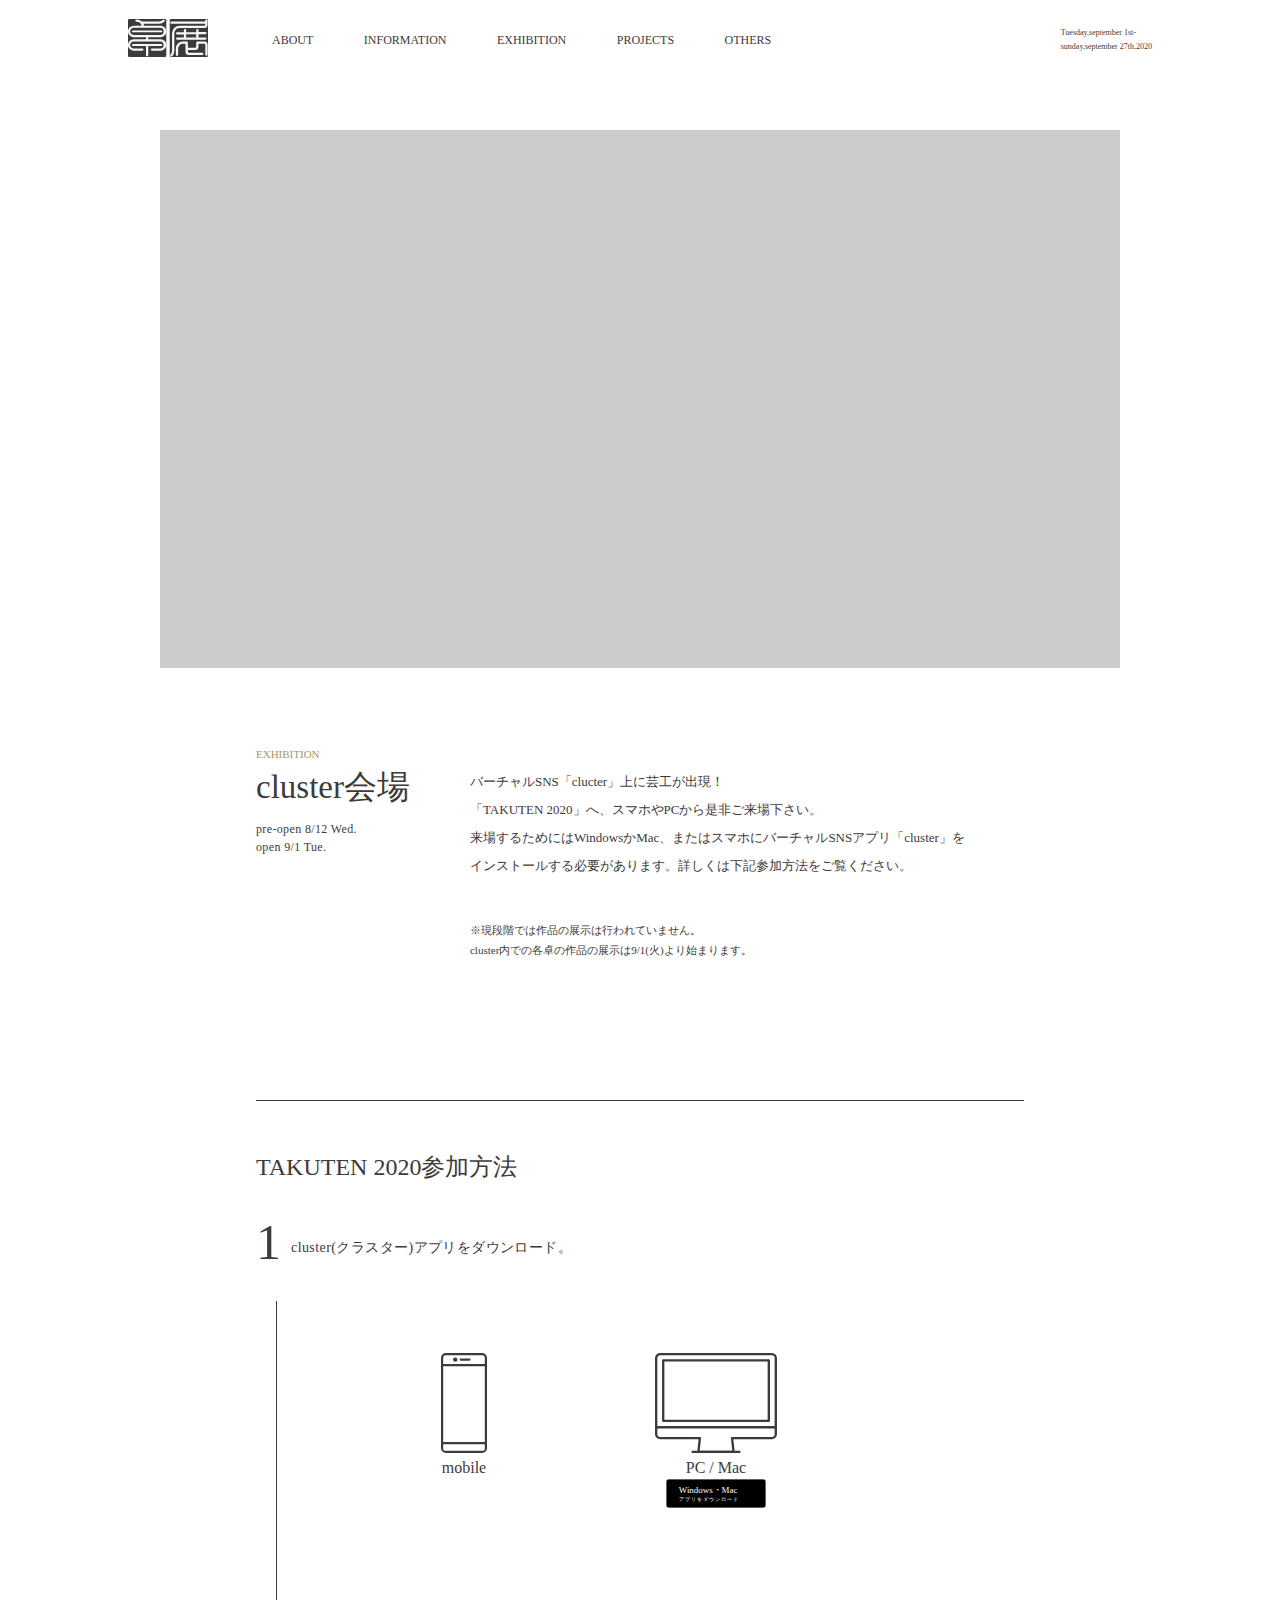
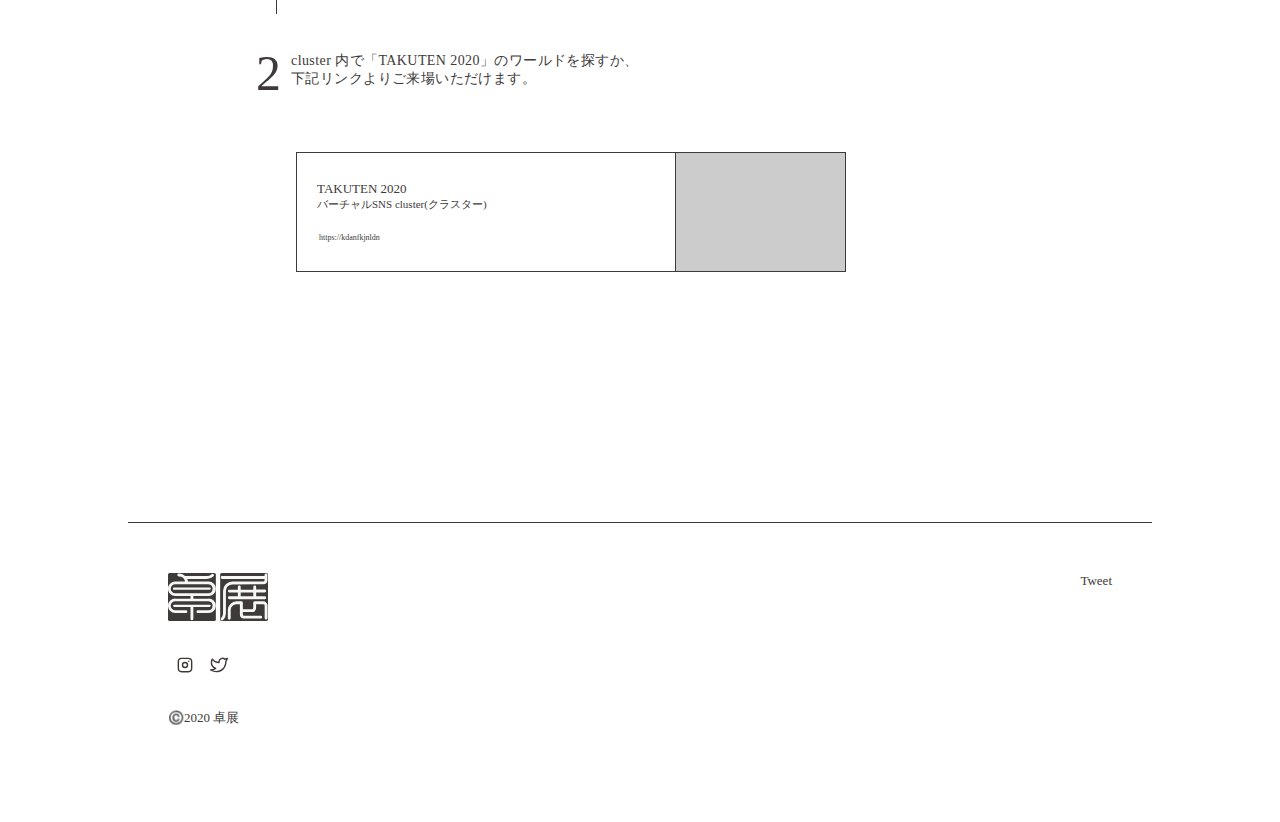
==== cluster.html @ afabdf48 "first" ====
<!DOCTYPE html>
<html>
  <head>
    <!-- 文字コード設定 -->
    <meta charset="UTF-8" />

    <!-- いろんなデバイス幅で表示崩れが起きないようにするやつ -->
    <meta name="viewport" content="width=device-width, initial-scale=1" />

    <!-- ページタイトル -->
    <title>卓展2020</title>

    <!-- ページ情報 -->
    <meta name="description" content="卓展2020のWEBサイト" />

    <!-- css読み込み -->
    <link rel="stylesheet" href="./css/style.css" />
    <link rel="stylesheet" href="./css/cluster.css" />
    <link
      rel="stylesheet"
      media="(max-width: 480px)"
      href="./css/mobile_css.css"
    />
    <script src="https://ajax.googleapis.com/ajax/libs/jquery/3.4.1/jquery.min.js"></script>
    <script src="./rellax-master/rellax.min.js"></script>
    <script
      async
      src="https://platform.twitter.com/widgets.js"
      charset="utf-8"
    ></script>
  </head>

  <body>
    <!-- Global site tag (gtag.js) - Google Analytics -->
    <script
      async
      src="https://www.googletagmanager.com/gtag/js?id=UA-174896040-1"
    ></script>
    <script>
      window.dataLayer = window.dataLayer || [];
      function gtag() {
        dataLayer.push(arguments);
      }
      gtag("js", new Date());

      gtag("config", "UA-174896040-1");
    </script>

    <header>
      <a href="index.html">
        <div class="logo-img-wrap">
          <img src="images/main-logo.svg" alt="卓展ロゴ" />
        </div>
      </a>
      <ul class="header-nav-list">
        <li>
          <a href="index.html#jump-about">ABOUT</a>
        </li>
        <li>
          <a href="index.html#jump-information">INFORMATION</a>
        </li>
        <li>
          <a href="index.html#jump-exhibition">EXHIBITION</a>
        </li>
        <li>
          <a href="index.html#jump-projects">PROJECTS</a>
        </li>
        <li>
          <a href="index.html#jump-others">OTHERS</a>
        </li>
      </ul>
      <div class="menu-info">
        <p>
          Tuesday,september 1st- <br />
          sunday,september 27th,2020
        </p>
      </div>
    </header>
    <div class="menu-button" id="menu">
      menu
    </div>
    <div class="menu-open">
      <ul class="menu-open-nav-list">
        <li>
          <a href="index.html#jump-about">ABOUT</a>
        </li>
        <li>
          <a href="index.html#jump-information">INFORMATION</a>
        </li>
        <li>
          <a href="index.html#jump-exhibition">EXHIBITION</a>
        </li>
        <li>
          <a href="index.html#jump-projects">PROJECTS</a>
        </li>
        <li>
          <a href="index.html#jump-others">OTHERS</a>
        </li>
        <div class="menu-sns">
          <a href="https://www.instagram.com/takuten2020/">
            <div class="sns-icon-wrap">
              <svg
                xmlns="http://www.w3.org/2000/svg"
                class="icon icon-tabler icon-tabler-brand-instagram"
                width="20"
                height="20"
                viewBox="0 0 24 24"
                stroke-width="1.7"
                stroke="#3E3A39"
                fill="none"
                stroke-linecap="round"
                stroke-linejoin="round"
              >
                <path stroke="none" d="M0 0h24v24H0z" />
                <rect x="4" y="4" width="16" height="16" rx="4" />
                <circle cx="12" cy="12" r="3" />
                <line x1="16.5" y1="7.5" x2="16.5" y2="7.501" />
              </svg>
            </div>
          </a>
          <a href="https://twitter.com/takuten_geikou">
            <div class="sns-icon-wrap">
              <svg
                xmlns="http://www.w3.org/2000/svg"
                class="icon icon-tabler icon-tabler-brand-twitter"
                width="20"
                height="20"
                viewBox="0 0 24 24"
                stroke-width="1.7"
                stroke="#3E3A39"
                fill="none"
                stroke-linecap="round"
                stroke-linejoin="round"
              >
                <path stroke="none" d="M0 0h24v24H0z" />
                <path
                  d="M22 4.01c-1 .49-1.98.689-3 .99-1.121-1.265-2.783-1.335-4.38-.737S11.977 6.323 12 8v1c-3.245.083-6.135-1.395-8-4 0 0-4.182 7.433 4 11-1.872 1.247-3.739 2.088-6 2 3.308 1.803 6.913 2.423 10.034 1.517 3.58-1.04 6.522-3.723 7.651-7.742a13.84 13.84 0 0 0 .497 -3.753C20.18 7.773 21.692 5.25 22 4.009z"
                />
              </svg>
            </div>
          </a>
        </div>
      </ul>
    </div>
    <div class="cluster-main-visual-wrap">
      <img src="images/gray.png" alt="" />
    </div>
    <section class="exhibition-cluster">
      <div class="section-heading">
        <h5>EXHIBITION</h5>
        <h2>cluster会場</h2>
        <p>
          pre-open 8/12 Wed. <br />
          open 9/1 Tue.
        </p>
      </div>
      <div class="cluster-caption">
        <p>
          バーチャルSNS「clucter」上に芸工が出現！ <br />
          「TAKUTEN 2020」へ、スマホやPCから是非ご来場下さい。 <br />
          来場するためにはWindowsかMac、またはスマホにバーチャルSNSアプリ「cluster」を
          <br />
          インストールする必要があります。詳しくは下記参加方法をご覧ください。
          <br />
        </p>
        <div class="cluster-atention">
          ※現段階では作品の展示は行われていません。 <br />
          cluster内での各卓の作品の展示は9/1(火)より始まります。
        </div>
      </div>
    </section>
    <section class="cluster-join">
      <h2>TAKUTEN 2020参加方法</h2>
      <ul class="join-method">
        <li>
          <div class="join-title">
            <h1>1</h1>
            <p>cluster(クラスター)アプリをダウンロード。</p>
          </div>
          <table class="download-imgs">
            <tr>
              <td class="devise-img">
                <img src="images/iphone.svg" alt="" />
              </td>
              <td class="devise-img">
                <img src="images/pc.svg" alt="" />
              </td>
            </tr>
            <tr>
              <td>mobile</td>
              <td>PC / Mac</td>
            </tr>
            <tr>
              <td>
                <div class="iphone-download">
                  <a href="https://apps.apple.com/app/id1490075175?mt=8&l=ja">
                    <img
                      src="https://linkmaker.itunes.apple.com/ja-jp/badge-lrg.svg?releaseDate=2016-06-01&kind=iossoftware&bubble=ios_apps"
                      alt=""
                    />
                  </a>
                  <a
                    href="https://play.google.com/store/apps/details?id=mu.cluster.app"
                  >
                    <img
                      src="https://play.google.com/intl/en_us/badges/images/generic/ja_badge_web_generic.png"
                      alt=""
                      style="width: 115px;"
                    />
                  </a>
                </div>
              </td>
              <td>
                <a href="https://cluster.mu/downloads">
                  <div class="download-button">
                    <img src="images/pc-downloads.svg" alt="" />
                  </div>
                </a>
              </td>
            </tr>
          </table>
          <div class="mobile-download-imgs">
            <div class="mobile-devise-img">
              <img src="images/iphone.svg" alt="" />
              <p>mobile</p>
            </div>
            <div class="mobile-download-button">
              <a href="https://apps.apple.com/app/id1490075175?mt=8&l=ja">
                <img
                  src="https://linkmaker.itunes.apple.com/ja-jp/badge-lrg.svg?releaseDate=2016-06-01&kind=iossoftware&bubble=ios_apps"
                  alt=""
                />
              </a>
              <a
                href="https://play.google.com/store/apps/details?id=mu.cluster.app"
              >
                <img
                  src="https://play.google.com/intl/en_us/badges/images/generic/ja_badge_web_generic.png"
                  alt=""
                  style="width: 115px; position: relative; left: -6px;"
                />
              </a>
            </div>
          </div>
        </li>
        <li>
          <div class="join-title">
            <h1>2</h1>
            <p>
              cluster 内で「TAKUTEN 2020」のワールドを探すか、 <br />
              下記リンクよりご来場いただけます。
            </p>
          </div>
          <a href="" class="cluster-link-box">
            <div class="link-title">
              <h3>TAKUTEN 2020</h3>
              <h4>バーチャルSNS cluster(クラスター)</h4>
              <p>https://kdanfkjnldn</p>
            </div>
            <div class="cluster-link-img-wrap">
              <img src="images/gray.png" alt="" />
            </div>
          </a>
        </li>
      </ul>
    </section>
    <footer>
      <div class="footer-logo-img-wrap">
        <img src="images/main-logo.svg" alt="卓展ロゴ" />
      </div>
      <div class="sns">
        <a href="https://www.instagram.com/takuten2020/">
          <div class="sns-icon-wrap">
            <svg
              xmlns="http://www.w3.org/2000/svg"
              class="icon icon-tabler icon-tabler-brand-instagram"
              width="20"
              height="20"
              viewBox="0 0 24 24"
              stroke-width="1.7"
              stroke="#3E3A39"
              fill="none"
              stroke-linecap="round"
              stroke-linejoin="round"
            >
              <path stroke="none" d="M0 0h24v24H0z" />
              <rect x="4" y="4" width="16" height="16" rx="4" />
              <circle cx="12" cy="12" r="3" />
              <line x1="16.5" y1="7.5" x2="16.5" y2="7.501" />
            </svg>
          </div>
        </a>
        <a href="https://twitter.com/takuten_geikou">
          <div class="sns-icon-wrap">
            <svg
              xmlns="http://www.w3.org/2000/svg"
              class="icon icon-tabler icon-tabler-brand-twitter"
              width="20"
              height="20"
              viewBox="0 0 24 24"
              stroke-width="1.7"
              stroke="#3E3A39"
              fill="none"
              stroke-linecap="round"
              stroke-linejoin="round"
            >
              <path stroke="none" d="M0 0h24v24H0z" />
              <path
                d="M22 4.01c-1 .49-1.98.689-3 .99-1.121-1.265-2.783-1.335-4.38-.737S11.977 6.323 12 8v1c-3.245.083-6.135-1.395-8-4 0 0-4.182 7.433 4 11-1.872 1.247-3.739 2.088-6 2 3.308 1.803 6.913 2.423 10.034 1.517 3.58-1.04 6.522-3.723 7.651-7.742a13.84 13.84 0 0 0 .497 -3.753C20.18 7.773 21.692 5.25 22 4.009z"
              />
            </svg>
          </div>
        </a>
      </div>
      <div class="share-button">
        <a
          href="https://twitter.com/share?ref_src=twsrc%5Etfw"
          class="twitter-share-button"
          data-text="TAKUTEN 2020に行こう！"
          data-show-count="false"
          >Tweet</a
        >
      </div>
      <p>©️2020 卓展</p>
    </footer>
    <script src="./js/script.js"></script>
  </body>
</html>
---- css/style.css ----
* {
  margin: 0;
  padding: 0;
  box-sizing: border-box;
}

@font-face {
  font-family: "antique";
  src: url(font/ShipporiAntique-Medium.otf);
  font-weight: 400;
}

@font-face {
  font-family: "comodo";
  src: url(font/Comodo\Regular.otf); /*Regularの前にスペース必要*/
  font-weight: 400;
}

body {
  font-family: "antique";
  color: #3e3a39;
}

ul {
  list-style: none;
}

a {
  text-decoration: none;
  color: #3e3a39;
}

header {
  width: 100%;
  height: 80px;
  display: flex;
  align-items: center;
  position: absolute;
  z-index: 3;
  animation: header-first-animation 5s ease-in alternate forwards;
}

@keyframes header-first-animation {
  0% {
    opacity: 0;
  }
  90% {
    opacity: 0;
  }
  100% {
    opacity: 1;
  }
}

.logo-img-wrap {
  width: 80px;
  margin: 0 5vw 0 10vw;
  transition: all 0.3s;
}

.logo-img-wrap:hover {
  opacity: 0.5;
}

.logo-img-wrap img {
  width: 100%;
}

.header-nav-list {
  display: flex;
  width: 39%;
  justify-content: space-between;
  transition: all 0.3s;
}

.header-nav-list li {
  font-size: 12px;
  font-family: "comodo";
  transition: all 0.3s;
}

.header-nav-list li:hover {
  opacity: 0.5;
}

.menu-info {
  position: absolute;
  right: 10%;
  font-size: 8px;
  line-height: 14px;
  font-family: "comodo";
  visibility: hidden;
}

@media screen and(max-width: 770px) {
  .menu-info {
    transform: scale(0.8);
  }
}

.menu-button {
  display: none;
  font-family: "comodo";
  font-weight: 100;
}

.menu-open {
  display: none;
  font-family: "comodo";
  font-weight: 100;
}

.fixed {
  position: fixed;
  top: 0;
  left: 0;
  background-color: white;
}

.main-visual {
  width: 100vw;
  height: 58vw;
  display: flex;
}

.main-caption {
  width: 20%;
  margin: 15%;
  font-size: 12px;
  /* letter-spacing: 0.05em; */
  line-height: 2.5vw;
  margin: auto;
}

.mainribbon-img-wrap {
  position: absolute;
  top: 39vh;
  width: 130vh;
  display: none;
}

.mainribbon-img-wrap img {
  width: 100%;
}

.main-visual-img {
  width: 50%;
  position: relative;
  margin-left: 0;
}

/* .main-visual-img img {
  height: 100%;
} */

.main-visual-back-wrap {
  position: absolute;
  top: 27px;
  width: 100%;
  /* height: 100%; */
  background-color: white;
}

.main-visual-back-wrap img {
  width: 76.5%;
  /* height: 95%; */
}

.main-visual-logo-wrap {
  position: absolute;
  bottom: 3.3vw;
  left: 1.2vw;
  width: 20%;
  z-index: 2;
  animation: main-logo-animation 6s ease-in alternate forwards;
}

.main-visual-logo-wrap img {
  width: 100%;
}

@keyframes main-logo-animation {
  0% {
    opacity: 0;
  }
  20% {
    opacity: 0;
    bottom: 50vh;
    left: -30vw;
    width: 25vw;
  }
  50% {
    opacity: 1;
    width: 20vw;
  }
  70% {
    opacity: 0;
    bottom: 50vh;
    left: -30vw;
    width: 20vw;
  }
  80% {
    bottom: 3.3vw;
    left: 1.2vw;
    width: 17vh;
  }
  90% {
    opacity: 0;
  }
  100% {
    opacity: 1;
    bottom: 3.3vw;
    left: 1.2vw;
    width: 17vh;
  }
}

.main-visual-green-wrap {
  position: absolute;
  top: 0;
  left: 8px;
  width: 95%;
  opacity: 0;
  z-index: 0;
  animation: main-nami-animation 4s ease-in alternate forwards;
}

.main-visual-green-wrap img {
  width: 100%;
}

@keyframes main-nami-animation {
  0% {
    opacity: 0;
  }
  90% {
    opacity: 0;
    z-index: 2;
  }
  100% {
    opacity: 1;
    z-index: 2;
  }
}

.top-blank {
  position: fixed;
  top: 0;
  left: 0;
  width: 100vw;
  height: 100vh;
  background-color: #f0ede5;
  z-index: 1;
  animation: blank-animation 5s ease-in alternate forwards;
  visibility: hidden;
}

@keyframes blank-animation {
  0% {
    visibility: visible;
    opacity: 1;
  }
  90% {
    opacity: 1;
  }
  100% {
    opacity: 0;
    visibility: hidden;
  }
}

.main-visual-svg {
  position: absolute;
  top: 0;
  left: 8px;
  width: 97%;
  height: 98.5%;
  z-index: 3;
  visibility: hidden;
}

.main-visual-svg svg {
  width: 100%;
  height: 100%;
}

.st0 {
  stroke: #ab9166;
  fill: none;
  stroke-width: 0.5;
  stroke-dasharray: 5000;
  stroke-dashoffset: 500;
  animation: main-animation 4s ease-in alternate forwards;
}

.st1 {
  stroke: #ab9166;
  fill: none;
  stroke-width: 0.5;
  stroke-dasharray: 5000;
  stroke-dashoffset: 500;
  animation: main-animation 4s ease-in alternate forwards;
}

@keyframes main-animation {
  0% {
    stroke-dashoffset: 5000;
    fill: none;
    visibility: visible;
  }
  80% {
    fill: transparent;
    opacity: 1;
  }
  90% {
    fill: transparent;
    opacity: 1;
  }
  100% {
    stroke-dashoffset: 0;
    opacity: 0;
  }
}

.main-visual-scroll {
  position: absolute;
  top: 47vw;
  left: 20px;
  display: flex;
  align-items: center;
  transform: rotate(90deg);
  font-size: 10px;
  letter-spacing: 0.05em;
  font-family: "comodo";
}

.scroll-lines {
  width: 50px;
  margin-right: 10px;
  position: relative;
}

.scroll-line {
  border-bottom: solid 1px #3e3a39;
  opacity: 0.3;
  width: 100%;
  position: absolute;
  top: 0;
  left: 0;
}

.scroll-line-cover {
  border-bottom: solid 1px #3e3a39;
  width: 0;
  position: absolute;
  top: 0;
  left: 0;
  animation: scroll-animation 2.4s infinite;
}

@keyframes scroll-animation {
  0% {
    width: 0;
  }
  20% {
    width: 10%;
  }
  50% {
    width: 100%;
    left: 0;
  }
  80% {
    width: 10%;
    left: 90%;
  }
  100% {
    width: 0;
    left: 100%;
  }
}

section {
  width: 60vw;
  margin: auto;
  margin-bottom: 250px;
}

.section-heading {
  margin: 80px 0;
}

.section-heading h5 {
  font-size: 11px;
  font-weight: 200;
  margin-bottom: 5px;
  color: #ad9266;
  font-family: "comodo";
}
.section-heading h2 {
  font-size: 33px;
  font-weight: 200;
}

.about-discription {
  margin-bottom: 80px;
  font-size: 14px;
  letter-spacing: 0.05em;
  line-height: 35px;
}

.holding-period {
  font-size: 13px;
  letter-spacing: 0.05em;
  line-height: 35px;
}

.movie {
  padding-left: 15vw;
}

.movie iframe {
  width: 45vw;
  height: 27vw;
}

.info-contents li {
  width: 50vw;
  height: 100px;
  border-bottom: solid 1px #3e3a39;
  font-size: 13px;
  letter-spacing: 0.05em;
  display: flex;
  align-items: center;
}

.info-date {
  color: #ad9266;
  margin-right: 30px;
}

.sns {
  display: flex;
}

.sns-icon-wrap {
  width: 20px;
  margin: 30px 7px;
  transition: all 0.3s;
}

.sns-icon-wrap img {
  width: 100%;
}

.sns-icon-wrap:hover {
  opacity: 0.5;
}

.exhibition {
  background-color: #f0ede5;
  width: 100vw;
  padding: 80px 20vw;
}

.exhibition-atention {
  font-size: 12px;
  line-height: 23px;
  margin-bottom: 80px;
}

.venue {
  width: 75%;
  margin: auto;
  display: flex;
  justify-content: space-between;
}

.coment {
  text-align: center;
  font-size: 13px;
  font-weight: 100;
  margin: 20px 0;
}

.venue a {
  border: solid 1px #3e3a39;
  width: 18vw;
  height: 18vw;
  display: flex;
  flex-direction: column;
  align-items: center;
  justify-content: center;
  transition: all 0.3s;
}
.venue h3 {
  font-size: 20px;
  font-weight: 100;
}

.venue-img-wrap {
  height: 40%;
  margin: 25px 0 15px 0;
  position: relative;
}

.venue-img-wrap img {
  height: 100%;
}

.venue-img-cover-wrap {
  position: absolute;
  top: 0;
  left: 0;
  height: 100%;
  opacity: 0;
  transition: all 0.3s;
}

.venue-img-cover-wrap img {
  height: 100%;
}

.venue-hover a:hover .venue-img-cover-wrap {
  opacity: 1;
}

.venue-go {
  display: flex;
  font-size: 11px;
  position: relative;
  left: 50px;
  align-items: center;
}

.right-icon-wrap {
  width: 5px;
  margin-left: 20px;
}

.right-icon-wrap img {
  width: 100%;
}

.taku-list {
  display: flex;
  flex-wrap: wrap;
  justify-content: space-between;
  width: calc(60vw + 50px);
}

.taku-list li {
  margin: 0 50px 80px 0;
  width: 200px;
  height: 190px;
  position: relative;
}

.taku-logo-wrap {
  width: 90%;
  height: 145px;
  margin: auto;
}

.taku-logo-wrap img {
  width: 100%;
  height: 100%;
  object-fit: contain;
}

.taku-caption h5 {
  font-size: 10px;
  margin: 20px 0;
  font-family: "comodo";
}

.taku-hover-caption {
  position: absolute;
  top: 0;
  opacity: 0;
  color: white;
  height: 100%;
  width: 100%;
  padding: 40px 30px;
  font-size: 10px;
  transition: all 0.3s;
  transform: scale(0.9);
}

.shirayuri {
  padding-top: 30px;
}

.taku-hover-cover {
  position: absolute;
  top: 0;
  left: 0;
  background-color: #3e3a39;
  opacity: 0.84;
  height: 100%;
  width: 0;
  transition: all 0.3s;
}

.taku-hover-caption h5 {
  font-size: 10px;
  font-weight: 100;
  letter-spacing: 0.02em;
  margin: 0;
  transform: scale(0.8);
  position: relative;
  left: -13px;
}

.taku-hover-caption h3 {
  font-size: 14px;
  font-weight: 300;
  letter-spacing: 0.05em;
  line-height: 15px;
  margin-bottom: 10px;
}

.arrow-wrap {
  margin-top: 10px;
  width: 30px;
}

.arrow-wrap img {
  width: 100%;
}

.taku-caption:hover .taku-hover-cover {
  width: 100%;
}

.taku-caption:hover .taku-hover-caption {
  opacity: 1;
}

.others-contents p {
  font-size: 13px;
}

.banner-wrap {
  margin-top: 30px;
  width: 70%;
}

.banner-wrap img {
  width: 100%;
}

footer {
  border-top: solid 1px #3e3a39;
  width: 80vw;
  height: 300px;
  margin: auto;
  padding: 50px 40px;
  font-size: 13px;
  position: relative;
}

.footer-logo-img-wrap {
  width: 100px;
}

.footer-logo-img-wrap img {
  width: 100%;
}

.share-button {
  position: absolute;
  top: 50px;
  right: 40px;
}

/* リボン */

.backribbon-img-wrap {
  position: absolute;
  width: 100vw;
}

.backribbon-img-wrap img {
  width: 100%;
}

.r-1 {
  top: calc(100vh + 320px);
}

.r-2 {
  top: calc(100vh + 1050px);
}

.r-3 {
  top: calc(100vh + 1100px);
}

.r-4 {
  top: calc(100vh + 2850px);
}

.r-5 {
  top: calc(100vh + 4100px);
}

/*modal*/

.modal {
  display: none;
  height: 100vh;
  position: fixed;
  top: 0;
  width: 100vw;
  z-index: 5;
}
.modal-bg {
  background: rgba(0, 0, 0, 0.7);
  height: 100vh;
  position: absolute;
  width: 100vw;
}
.modal-content {
  background: #fff;
  padding: 30px 40px;
  position: absolute;
  width: 80%;
  margin: 10%;
  max-height: calc(100vh - 210px);
  overflow-y: auto;
}
.modal-close {
  position: fixed;
}

.modal-logo-wrap {
  width: 15%;
  position: fixed;
  top: 30%;
  left: 20%;
}

.modal-logo-wrap img {
  width: 100%;
}

.modal-taku-caption {
  margin-left: 37%;
  margin-top: calc(10vh - 30px);
  font-size: 13px;
  letter-spacing: 0.05em;
  line-height: 28px;
  width: 50%;
  position: static;
}

.modal-taku-name {
  display: flex;
  align-items: baseline;
  margin-bottom: 50px;
}

.modal-taku-name h3 {
  font-size: 23px;
  font-weight: 500;
}

.modal-taku-name p {
  font-size: 12px;
  margin-left: 25px;
}

.modal-photo-list {
  margin-top: 80px;
  display: flex;
  justify-content: space-between;
}

.modal-photo-list li {
  width: 48%;
}

.modal-photo-list li img {
  width: 100%;
  margin-bottom: 10px;
}

.modal-photo-right {
  margin-top: 30px;
}
---- css/cluster.css ----
header {
  position: static;
}

.menu-info {
  visibility: visible;
}

.cluster-main-visual-wrap {
  width: 75vw;
  height: 42vw;
  margin: auto;
  margin-top: 50px;
}

.cluster-main-visual-wrap img {
  width: 100%;
  height: 100%;
  object-fit: cover;
}

.exhibition-cluster {
  display: flex;
  padding-bottom: 100px;
  margin-bottom: 50px;
  border-bottom: solid 0.5px #3e3a39;
}

.section-heading p {
  font-size: 12px;
  line-height: 18px;
  margin: 10px 0;
  letter-spacing: 0.03em;
}

.cluster-caption {
  margin-top: 100px;
  margin-left: 60px;
  font-size: 13px;
  line-height: 28px;
}

.cluster-atention {
  font-size: 11px;
  line-height: 20px;
  margin: 40px 0;
}

.cluster-join h2 {
  font-size: 24px;
  font-weight: 100;
}

.join-title {
  display: flex;
  align-items: flex-end;
  margin-top: 30px;
}

.join-title h1 {
  font-size: 50px;
  font-weight: 300;
}

.join-title p {
  font-size: 14px;
  margin-left: 10px;
  margin-bottom: 14px;
  letter-spacing: 0.03em;
}

.download-imgs {
  margin: 30px 20px;
  padding: 50px 0 100px 60px;
  border-left: solid 1px #3e3a39;
}

td {
  text-align: center;
}

.devise-img {
  height: 100px;
  width: 250px;
}

.devise-img img {
  height: 100%;
}

.iphone-download {
  display: flex;
  justify-content: center;
  align-items: center;
}

.iphone-download img {
  width: 100px;
}

.download-button {
  width: 100px;
  margin: auto;
}

.download-button img {
  width: 100%;
}

@media screen and (min-width: 480px) {
  .mobile-download-imgs {
    display: none;
  }
}

.cluster-link-box {
  border: solid 1px #3e3a39;
  width: 550px;
  height: 120px;
  margin: 50px 40px;
  display: flex;
  align-items: center;
  justify-content: space-between;
}

.link-title {
  margin-left: 20px;
}

.link-title h3 {
  font-size: 13px;
  font-weight: 100;
}

.link-title h4 {
  font-size: 11px;
  font-weight: 100;
  margin-bottom: 20px;
}

.link-title p {
  font-size: 10px;
  transform: scale(0.8);
  position: relative;
  left: -15px;
}

.cluster-link-img-wrap {
  width: 170px;
  height: 100%;
  border-left: solid 1px #3e3a39;
}

.cluster-link-img-wrap img {
  width: 100%;
  height: 100%;
  object-fit: cover;
}

/*QA*/

.zoomQA-mainvisual-wrap {
  width: 70%;
  margin: auto;
}

.zoomQA-mainvisual-wrap img {
  width: 100%;
}

.others-QA {
  display: flex;
  padding-bottom: 100px;
  margin-bottom: 50px;
}

.others-QA .section-heading h2 {
  width: 200px;
}

.QA-caption {
  margin-top: 100px;
  margin-left: 60px;
  font-size: 13px;
  line-height: 28px;
}

.QA-caption a {
  width: 250px;
  height: 50px;
  margin-top: 50px;
  border: solid 1px #3e3a39;
  display: flex;
  justify-content: center;
  margin-bottom: 80px;
  position: relative;
}

.link-block {
  display: flex;
  align-items: center;
  font-size: 12px;
  letter-spacing: 0.05em;
  transition: all 0.1s;
  z-index: 2;
}

.black-box {
  background-color: #3e3a39;
  width: 0;
  height: 100%;
  position: absolute;
  top: 0;
  left: 0;
  transition: all 0.3s;
}

.QA-caption a:hover .link-block {
  color: white;
}

.QA-caption a:hover .black-box {
  width: 100%;
}

.right {
  width: 5px;
  position: relative;
  left: 35px;
}

.right-white-cover {
  position: absolute;
  top: 10px;
  left: 0;
  opacity: 0;
  transition: all 0.3s;
}

.QA-caption a:hover .right-white-cover {
  opacity: 1;
}

.right img {
  width: 100%;
}
---- css/mobile_css.css ----
@media screen and (min-height: 800px) {
  body {
    margin-top: 50px;
  }
}

header {
  width: 80%;
  margin: 0 10%;
  position: static;
  position: fixed;
}

.logo-img-wrap {
  width: 57px;
  margin-right: 20px;
  margin-left: 0;
  z-index: 2;
}

.mobile-fixed {
  position: fixed;
}

.header-nav-list {
  width: 100%;
  flex-wrap: wrap;
  justify-content: flex-start;
}

.header-nav-list li {
  font-size: 10px;
  margin-left: 10px;
}

.menu-info {
  display: none;
}

.menu-button {
  opacity: 0;
  position: fixed;
  top: 80vh;
  right: -22px;
  z-index: 5;
  border: solid 1px #3e3a39;
  background-color: white;
  width: 90px;
  height: 50px;
  transform: rotate(-90deg);
  font-size: 12px;
  display: flex;
  justify-content: center;
  align-items: center;
  transition: all 0.3s;
}

.menu-open {
  visibility: hidden;
  opacity: 0;
  position: fixed;
  top: 0;
  left: 0;
  width: 100vw;
  height: 100vh;
  z-index: 4;
  background-color: #f0ede5;
  display: flex;
  flex-direction: column;
  align-items: center;
  padding: 25vh 0;
  transition: all 0.3s;
}

.menu-open-nav-list li {
  text-align: center;
  margin-bottom: 6vh;
}

.menu-sns {
  display: flex;
  width: 50px;
  margin: auto;
}

.main-visual {
  display: block;
  position: relative;
  top: 80px;
  height: calc(125vw + 300px);
}

.mainribbon-img-wrap {
  display: none;
}

.main-caption {
  position: absolute;
  top: 130vw;
  width: 60%;
  line-height: 6vw;
  margin-left: 13%;
  letter-spacing: 0;
}

.main-visual-img {
  width: 90%;
  height: 125vw;
  margin: 0;
  margin-left: 10%;
}

.main-visual-back-wrap {
  width: 100%;
  position: absolute;
  top: 0;
  left: 0;
}

.main-visual-back-wrap img {
  width: 100%;
}

.main-visual-logo-wrap {
  width: 23vw;
  left: 3%;
  bottom: 0;
}

@keyframes main-logo-animation {
  0% {
    opacity: 0;
  }
  20% {
    opacity: 0;
    width: 50vw;
    bottom: 30vh;
    left: 20vw;
  }
  50% {
    opacity: 1;
    width: 40vw;
    bottom: 30vh;
    left: 20vw;
  }
  70% {
    opacity: 0;
    width: 40vw;
    bottom: 30vh;
    left: 20vw;
  }
  80% {
    left: 3%;
    bottom: 0;
    width: 23vw;
  }
  90% {
    opacity: 0;
  }
  100% {
    opacity: 1;
    left: 3%;
    bottom: 0;
    width: 23vw;
  }
}

.main-visual-green-wrap {
  width: 98%;
  height: 100%;
}

.main-visual-green-wrap img {
  width: 100%;
  height: 100%;
  object-fit: cover;
  object-position: 0 0;
}

@keyframes main-nami-animation {
  0% {
    opacity: 0;
  }
  90% {
    opacity: 0;
    left: -10%;
    width: 99vw;
    z-index: 2;
  }
  100% {
    opacity: 1;
    left: 0;
    width: 98%;
    z-index: 2;
  }
}

.main-visual-svg {
  width: 99vw;
  height: 100%;
  position: absolute;
  top: 0;
  left: -10%;
  /* display: none; */
}

.main-visual-svg svg {
  width: 100%;
  height: 100%;
  object-fit: cover;
  object-position: 0 0;
}

.main-visual-scroll {
  top: 150vw;
  right: 0;
  left: auto;
}

.main-visual-scroll p {
  font-size: 10px;
  transform: scale(0.8);
}

section {
  width: 75%;
  margin-bottom: 60px;
}

.section-heading {
  margin: 30px 0;
}

.section-heading h5 {
  font-size: 10px;
}

.section-heading h2 {
  font-size: 21px;
}

.about-discription {
  font-size: 12px;
  letter-spacing: 0.02em;
  line-height: 29px;
  margin-bottom: 30px;
}

.holdeing-period {
  letter-spacing: 0.02em;
  line-height: 29px;
  font-size: 14px;
}

.movie {
  padding: 0;
}

.movie iframe {
  width: 75vw;
  height: 45vw;
}

.info-contents li {
  width: 100%;
  border: none;
  height: auto;
  margin-bottom: 20px;
  letter-spacing: 0;
  align-items: flex-start;
}

.sns-icon-wrap {
  margin: 10px;
  margin-left: 0;
}

.exhibition {
  padding: 50px 15%;
}

.exhibition-atention {
  font-size: 10px;
}

.venue {
  display: block;
  width: 100%;
}

.venue a {
  width: 100%;
  height: 180px;
}

.venue h3 {
  font-size: 13px;
}

.venue-img-wrap {
  height: 80px;
}

.coment {
  font-size: 12px;
  margin: 8px 0 30px;
}

.taku-list li {
  width: 120px;
  height: 150px;
  margin: 0 0 20px;
}

.taku-caption h5 {
  font-size: 10px;
  margin: 10px 0;
}

.banner-wrap {
  width: 100%;
  margin-top: 20px;
}

footer {
  height: auto;
  padding: 40px 0;
}

.footer-logo-img-wrap {
  width: 57px;
}

.share-button {
  top: 40px;
  right: 0;
}

/*cluster*/

.cluster-main-visual-wrap {
  position: relative;
  top: 80px;
  width: 75vw;
  height: 43vw;
}

.exhibition-cluster {
  display: block;
  padding: 0;
}

.cluster-caption {
  margin: 0;
  width: 100%;
  line-height: 28px;
}

.cluster-join h2 {
  font-size: 17px;
}

.join-title h1 {
  font-size: 36px;
}

.join-title p {
  font-size: 10px;
  letter-spacing: 0;
}

.download-imgs {
  display: none;
}

.mobile-download-imgs {
  display: flex;
  align-items: center;
  border-left: solid 1px #3e3a39;
  margin-left: 15px;
  padding: 30px 0 30px 50px;
}

.mobile-devise-img {
  height: 80px;
  text-align: center;
}

.mobile-devise-img p {
  font-size: 10px;
}

.mobile-devise-img img {
  height: 100%;
}

.mobile-download-button {
  margin-left: 20px;
}

.mobile-download-button img {
  width: 100px;
}

.cluster-link-box {
  width: 90%;
  height: 70px;
  margin: auto;
  margin-top: 20px;
}

.link-title {
  transform: scale(0.7);
  margin-left: 0;
}

.cluster-link-img-wrap {
  width: 35%;
}

/*QA*/

.zoomQA-mainvisual-wrap {
  position: relative;
  top: 80px;
}

.others-QA {
  display: block;
  padding: 0;
}

.QA-caption {
  margin: 0;
  width: 100%;
}

/*modal*/

.modal-content {
  margin: 30% 10%;
  padding: 20px;
}

.close-icon-wrap {
  right: 15vw;
  transform: scale(1.7);
}

.modal-logo-wrap {
  position: static;
  width: 40vw;
  margin: auto;
  margin-top: 50px;
}

.modal-taku-caption {
  margin: 0;
  margin-top: 40px;
  width: 100%;
  font-size: 13px;
  letter-spacing: 0;
  line-height: 26px;
}

.modal-taku-name {
  margin-bottom: 30px;
  justify-content: center;
}

.modal-taku-name h3 {
  font-size: 18px;
}

.modal-taku-name p {
  font-size: 12px;
  margin-left: 15px;
}

.modal-photo-list {
  margin-top: 30px;
  display: block;
}

.modal-photo-list li {
  width: 100%;
}

.modal-photo-right {
  margin: 0;
}
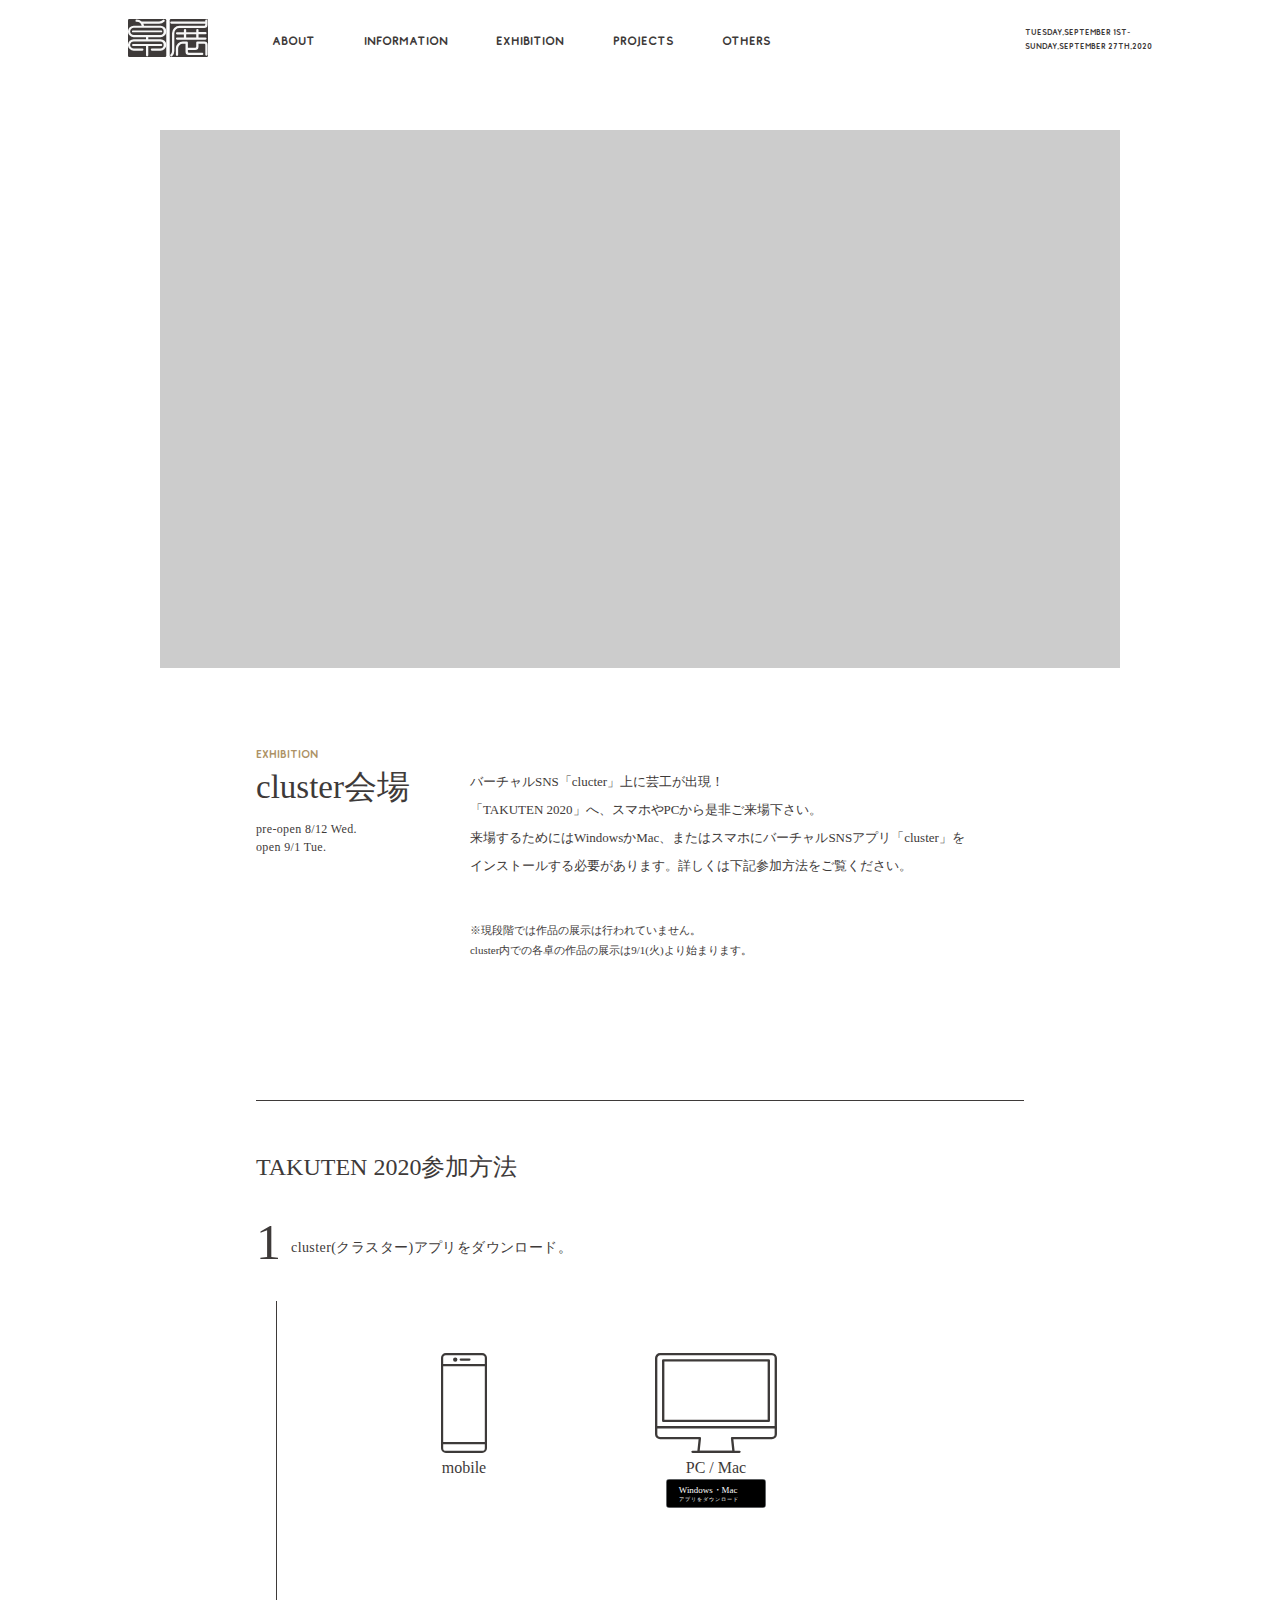
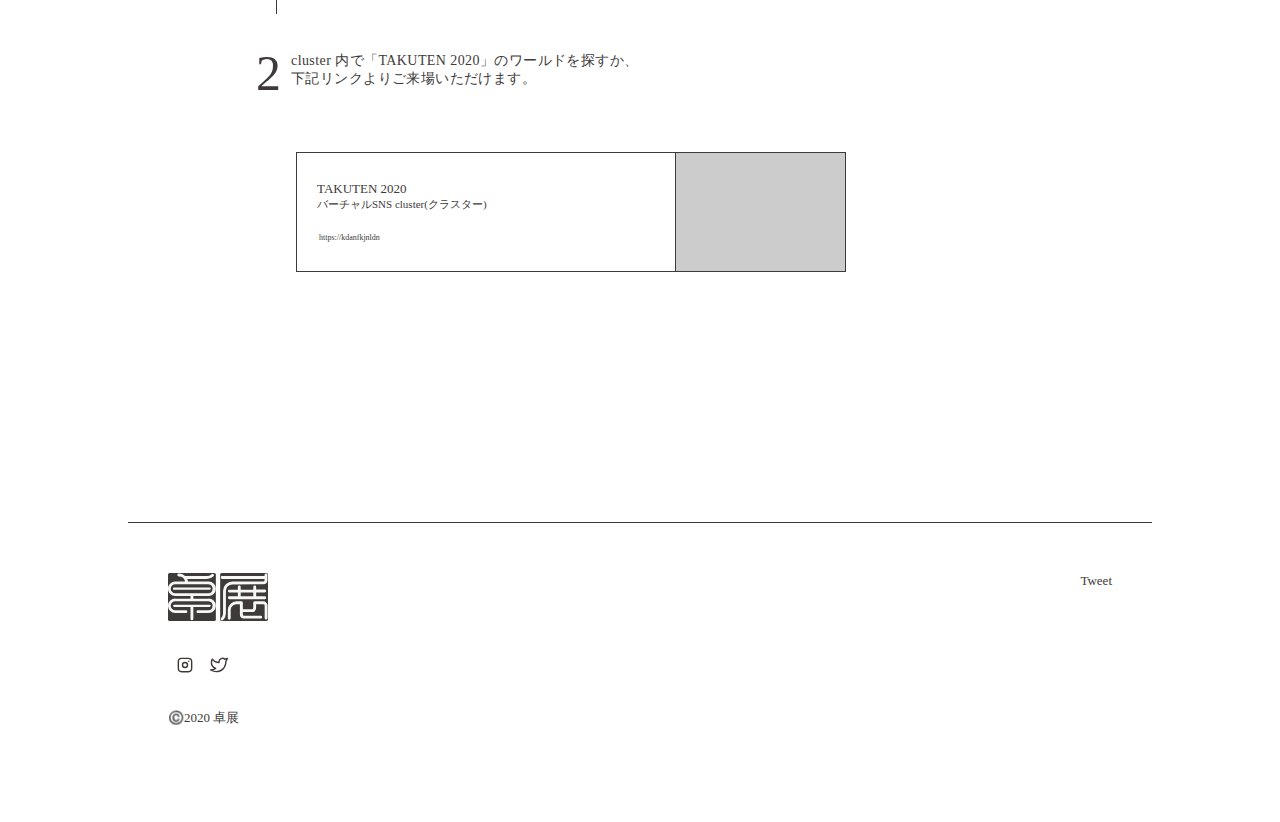
==== commit 07fb5646: "8/8-mainvisual" ====
--- a/cluster.html
+++ b/cluster.html
@@ -81,65 +81,67 @@
     </div>
     <div class="menu-open">
       <ul class="menu-open-nav-list">
-        <li>
-          <a href="index.html#jump-about">ABOUT</a>
-        </li>
-        <li>
-          <a href="index.html#jump-information">INFORMATION</a>
-        </li>
-        <li>
-          <a href="index.html#jump-exhibition">EXHIBITION</a>
-        </li>
-        <li>
-          <a href="index.html#jump-projects">PROJECTS</a>
-        </li>
-        <li>
-          <a href="index.html#jump-others">OTHERS</a>
-        </li>
-        <div class="menu-sns">
-          <a href="https://www.instagram.com/takuten2020/">
-            <div class="sns-icon-wrap">
-              <svg
-                xmlns="http://www.w3.org/2000/svg"
-                class="icon icon-tabler icon-tabler-brand-instagram"
-                width="20"
-                height="20"
-                viewBox="0 0 24 24"
-                stroke-width="1.7"
-                stroke="#3E3A39"
-                fill="none"
-                stroke-linecap="round"
-                stroke-linejoin="round"
-              >
-                <path stroke="none" d="M0 0h24v24H0z" />
-                <rect x="4" y="4" width="16" height="16" rx="4" />
-                <circle cx="12" cy="12" r="3" />
-                <line x1="16.5" y1="7.5" x2="16.5" y2="7.501" />
-              </svg>
-            </div>
-          </a>
-          <a href="https://twitter.com/takuten_geikou">
-            <div class="sns-icon-wrap">
-              <svg
-                xmlns="http://www.w3.org/2000/svg"
-                class="icon icon-tabler icon-tabler-brand-twitter"
-                width="20"
-                height="20"
-                viewBox="0 0 24 24"
-                stroke-width="1.7"
-                stroke="#3E3A39"
-                fill="none"
-                stroke-linecap="round"
-                stroke-linejoin="round"
-              >
-                <path stroke="none" d="M0 0h24v24H0z" />
-                <path
-                  d="M22 4.01c-1 .49-1.98.689-3 .99-1.121-1.265-2.783-1.335-4.38-.737S11.977 6.323 12 8v1c-3.245.083-6.135-1.395-8-4 0 0-4.182 7.433 4 11-1.872 1.247-3.739 2.088-6 2 3.308 1.803 6.913 2.423 10.034 1.517 3.58-1.04 6.522-3.723 7.651-7.742a13.84 13.84 0 0 0 .497 -3.753C20.18 7.773 21.692 5.25 22 4.009z"
-                />
-              </svg>
-            </div>
-          </a>
-        </div>
+        <li class="index-menu">
+          <a href="#about">ABOUT</a>
+        </li>
+        <li class="index-menu">
+          <a href="#information">INFORMATION</a>
+        </li>
+        <li class="index-menu">
+          <a href="#exhibition">EXHIBITION</a>
+        </li>
+        <li class="index-menu">
+          <a href="#projects">PROJECTS</a>
+        </li>
+        <li class="index-menu">
+          <a href="#others">OTHERS</a>
+        </li>
+        <li>
+          <div class="menu-sns">
+            <a href="https://www.instagram.com/takuten2020/">
+              <div class="sns-icon-wrap">
+                <svg
+                  xmlns="http://www.w3.org/2000/svg"
+                  class="icon icon-tabler icon-tabler-brand-instagram"
+                  width="20"
+                  height="20"
+                  viewBox="0 0 24 24"
+                  stroke-width="1.7"
+                  stroke="#3E3A39"
+                  fill="none"
+                  stroke-linecap="round"
+                  stroke-linejoin="round"
+                >
+                  <path stroke="none" d="M0 0h24v24H0z" />
+                  <rect x="4" y="4" width="16" height="16" rx="4" />
+                  <circle cx="12" cy="12" r="3" />
+                  <line x1="16.5" y1="7.5" x2="16.5" y2="7.501" />
+                </svg>
+              </div>
+            </a>
+            <a href="https://twitter.com/takuten_geikou">
+              <div class="sns-icon-wrap">
+                <svg
+                  xmlns="http://www.w3.org/2000/svg"
+                  class="icon icon-tabler icon-tabler-brand-twitter"
+                  width="20"
+                  height="20"
+                  viewBox="0 0 24 24"
+                  stroke-width="1.7"
+                  stroke="#3E3A39"
+                  fill="none"
+                  stroke-linecap="round"
+                  stroke-linejoin="round"
+                >
+                  <path stroke="none" d="M0 0h24v24H0z" />
+                  <path
+                    d="M22 4.01c-1 .49-1.98.689-3 .99-1.121-1.265-2.783-1.335-4.38-.737S11.977 6.323 12 8v1c-3.245.083-6.135-1.395-8-4 0 0-4.182 7.433 4 11-1.872 1.247-3.739 2.088-6 2 3.308 1.803 6.913 2.423 10.034 1.517 3.58-1.04 6.522-3.723 7.651-7.742a13.84 13.84 0 0 0 .497 -3.753C20.18 7.773 21.692 5.25 22 4.009z"
+                  />
+                </svg>
+              </div>
+            </a>
+          </div>
+        </li>
       </ul>
     </div>
     <div class="cluster-main-visual-wrap">
--- a/css/style.css
+++ b/css/style.css
@@ -5,19 +5,19 @@
 }
 
 @font-face {
-  font-family: "antique";
-  src: url(font/ShipporiAntique-Medium.otf);
-  font-weight: 400;
+  font-family: "shippori";
+  src: url(../font/ShipporiAntique-Medium.otf);
+  font-weight: 300;
 }
 
 @font-face {
   font-family: "comodo";
-  src: url(font/Comodo\Regular.otf); /*Regularの前にスペース必要*/
+  src: url(../font/Comodo\ Regular.otf); /*Regularの前にスペース必要*/
   font-weight: 400;
 }
 
 body {
-  font-family: "antique";
+  font-family: "shippori";
   color: #3e3a39;
 }
 
@@ -90,12 +90,6 @@
   line-height: 14px;
   font-family: "comodo";
   visibility: hidden;
-}
-
-@media screen and(max-width: 770px) {
-  .menu-info {
-    transform: scale(0.8);
-  }
 }
 
 .menu-button {
@@ -486,6 +480,8 @@
   border: solid 1px #3e3a39;
   width: 18vw;
   height: 18vw;
+  min-width: 160px;
+  min-height: 160px;
   display: flex;
   flex-direction: column;
   align-items: center;
@@ -528,7 +524,7 @@
   display: flex;
   font-size: 11px;
   position: relative;
-  left: 50px;
+  left: 20%;
   align-items: center;
 }
 
@@ -725,7 +721,7 @@
   padding: 30px 40px;
   position: absolute;
   width: 80%;
-  margin: 10%;
+  margin: 150px 10%;
   max-height: calc(100vh - 210px);
   overflow-y: auto;
 }
@@ -733,18 +729,31 @@
   position: fixed;
 }
 
-.modal-logo-wrap {
+.modal-left-fixed {
+  position: fixed;
+  top: 250px;
+  left: 20%;
+  width: 22%;
+  font-size: 12px;
+  letter-spacing: 0.05em;
+  line-height: 24px;
+}
+
+/* .modal-logo-wrap {
   width: 15%;
   position: fixed;
   top: 30%;
   left: 20%;
+} */
+
+.modal-logo-wrap {
+  width: 70%;
 }
 
 .modal-logo-wrap img {
   width: 100%;
 }
-
-.modal-taku-caption {
+/* .modal-taku-caption {
   margin-left: 37%;
   margin-top: calc(10vh - 30px);
   font-size: 13px;
@@ -752,22 +761,31 @@
   line-height: 28px;
   width: 50%;
   position: static;
+} */
+
+.modal-taku-caption {
+  margin-left: 45%;
+  width: 50%;
 }
 
 .modal-taku-name {
   display: flex;
   align-items: baseline;
-  margin-bottom: 50px;
+  /* margin-bottom: 50px; */
+  margin: 20px 0;
 }
 
 .modal-taku-name h3 {
-  font-size: 23px;
+  /* font-size: 23px; */
+  font-size: 17px;
   font-weight: 500;
 }
 
 .modal-taku-name p {
-  font-size: 12px;
-  margin-left: 25px;
+  /* font-size: 12px; */
+  font-size: 11px;
+  /* margin-left: 25px; */
+  margin-left: 5%;
 }
 
 .modal-photo-list {
@@ -788,3 +806,33 @@
 .modal-photo-right {
   margin-top: 30px;
 }
+
+/*ipad*/
+
+@media screen and (max-width: 880px) {
+  .menu-info {
+    transform: scale(0.8);
+  }
+  .header-nav-list li {
+    font-size: 10px;
+  }
+
+  .modal-left-fixed {
+    position: fixed;
+    top: 230px;
+    left: 20%;
+    width: 22%;
+    font-size: 10px;
+    letter-spacing: 0.05em;
+    line-height: 20px;
+  }
+  .modal-taku-name h3 {
+    font-size: 15px;
+    font-weight: 500;
+  }
+  .modal-taku-name p {
+    font-size: 10px;
+    margin-left: 5%;
+    line-height: 12px;
+  }
+}
--- a/css/mobile_css.css
+++ b/css/mobile_css.css
@@ -1,6 +1,6 @@
 @media screen and (min-height: 800px) {
   body {
-    margin-top: 50px;
+    /* margin-top: 50px; */
   }
 }
 
@@ -30,7 +30,8 @@
 
 .header-nav-list li {
   font-size: 10px;
-  margin-left: 10px;
+  margin-left: 21px;
+  margin-bottom: 5px;
 }
 
 .menu-info {
@@ -75,6 +76,9 @@
 .menu-open-nav-list li {
   text-align: center;
   margin-bottom: 6vh;
+  transition: all 0.3s;
+  transform: translate(0, 10px);
+  opacity: 0;
 }
 
 .menu-sns {
@@ -87,7 +91,8 @@
   display: block;
   position: relative;
   top: 80px;
-  height: calc(125vw + 300px);
+  /* height: calc(125vw + 300px); */
+  height: auto;
 }
 
 .mainribbon-img-wrap {
@@ -96,8 +101,9 @@
 
 .main-caption {
   position: absolute;
-  top: 130vw;
+  top: calc(100vh - 260px);
   width: 60%;
+  font-size: 11px;
   line-height: 6vw;
   margin-left: 13%;
   letter-spacing: 0;
@@ -184,7 +190,6 @@
   90% {
     opacity: 0;
     left: -10%;
-    width: 99vw;
     z-index: 2;
   }
   100% {
@@ -201,7 +206,6 @@
   position: absolute;
   top: 0;
   left: -10%;
-  /* display: none; */
 }
 
 .main-visual-svg svg {
@@ -212,7 +216,7 @@
 }
 
 .main-visual-scroll {
-  top: 150vw;
+  top: calc(100vh - 180px);
   right: 0;
   left: auto;
 }
@@ -222,9 +226,70 @@
   transform: scale(0.8);
 }
 
+.backribbon-img-wrap {
+  display: none;
+}
+
+/*iphone7,8等*/
+
+@media screen and (max-height: 670px) {
+  .main-visual-green-wrap img {
+    width: 100%;
+    height: 100%;
+    object-fit: contain;
+    object-position: 0 0;
+  }
+}
+@media screen and (max-height: 640px) {
+  .main-visual-svg {
+    left: -12%;
+  }
+}
+
+@media screen and (max-height: 760px) {
+  .main-visual-img {
+    width: 90%;
+    /* height: 125vw; */
+    height: calc(100vh - 280px);
+    margin: 0;
+    margin-left: 10%;
+  }
+  .main-visual-back-wrap {
+    width: 100%;
+    height: 100%;
+    position: absolute;
+    top: 0;
+    left: 0;
+  }
+  .main-visual-back-wrap img {
+    width: 100%;
+    height: 100%;
+    object-fit: contain;
+    object-position: 0 0;
+  }
+  @keyframes main-nami-animation {
+    0% {
+      opacity: 0;
+    }
+    90% {
+      opacity: 0;
+      left: -1%;
+      z-index: 2;
+    }
+    100% {
+      opacity: 1;
+      left: 0;
+      width: 98%;
+      z-index: 2;
+    }
+  }
+}
+
+/*section*/
+
 section {
   width: 75%;
-  margin-bottom: 60px;
+  margin-bottom: 80px;
 }
 
 .section-heading {
@@ -237,6 +302,10 @@
 
 .section-heading h2 {
   font-size: 21px;
+}
+
+.about {
+  margin-top: calc(35vh + 100px);
 }
 
 .about-discription {
@@ -317,6 +386,14 @@
   margin: 10px 0;
 }
 
+.taku-hover-cover {
+  display: none;
+}
+
+.taku-hover-caption {
+  display: none;
+}
+
 .banner-wrap {
   width: 100%;
   margin-top: 20px;
@@ -346,6 +423,7 @@
 }
 
 .exhibition-cluster {
+  margin-top: 100px;
   display: block;
   padding: 0;
 }
@@ -378,7 +456,7 @@
   align-items: center;
   border-left: solid 1px #3e3a39;
   margin-left: 15px;
-  padding: 30px 0 30px 50px;
+  padding: 20px 0 30px 50px;
 }
 
 .mobile-devise-img {
@@ -396,6 +474,7 @@
 
 .mobile-download-button {
   margin-left: 20px;
+  margin-top: 20px;
 }
 
 .mobile-download-button img {
@@ -426,6 +505,7 @@
 }
 
 .others-QA {
+  margin-top: 100px;
   display: block;
   padding: 0;
 }
@@ -447,8 +527,13 @@
   transform: scale(1.7);
 }
 
+.modal-left-fixed {
+  position: static;
+  width: 100%;
+}
+
 .modal-logo-wrap {
-  position: static;
+  /* position: static; */
   width: 40vw;
   margin: auto;
   margin-top: 50px;
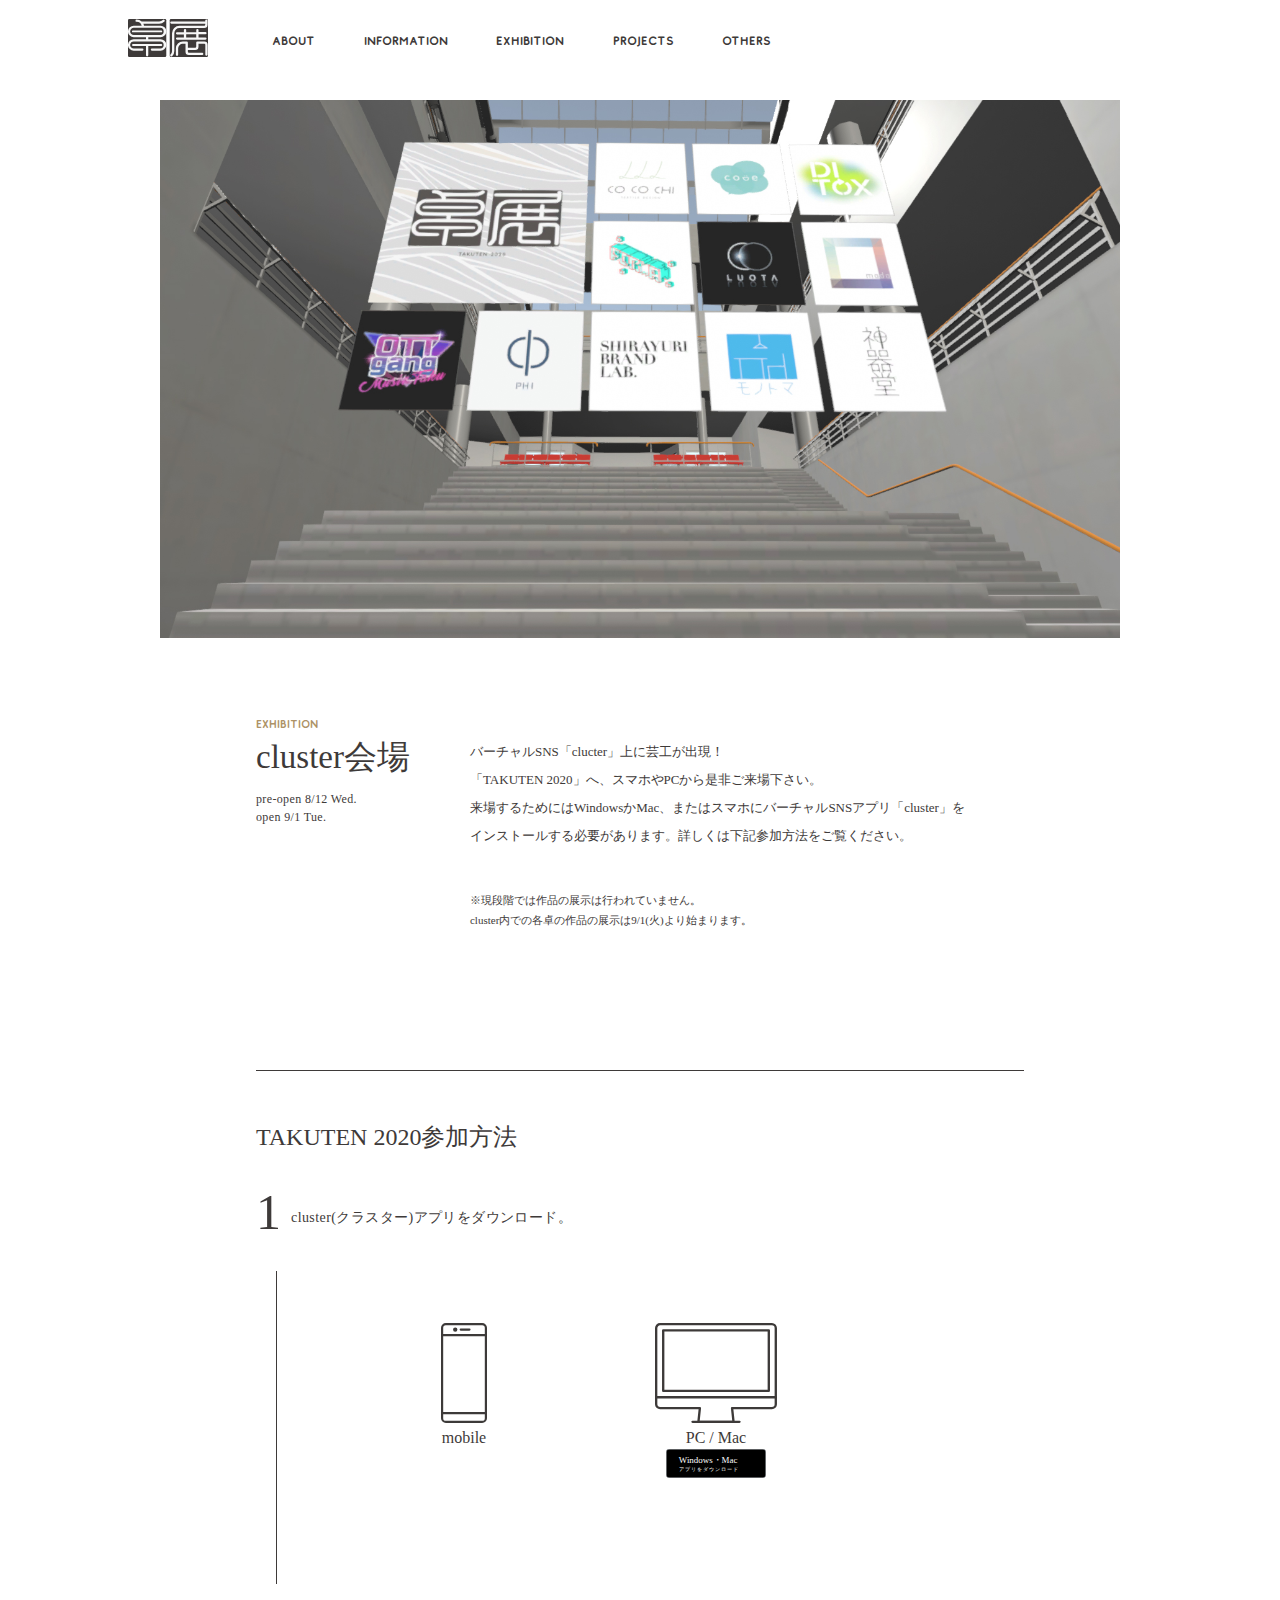
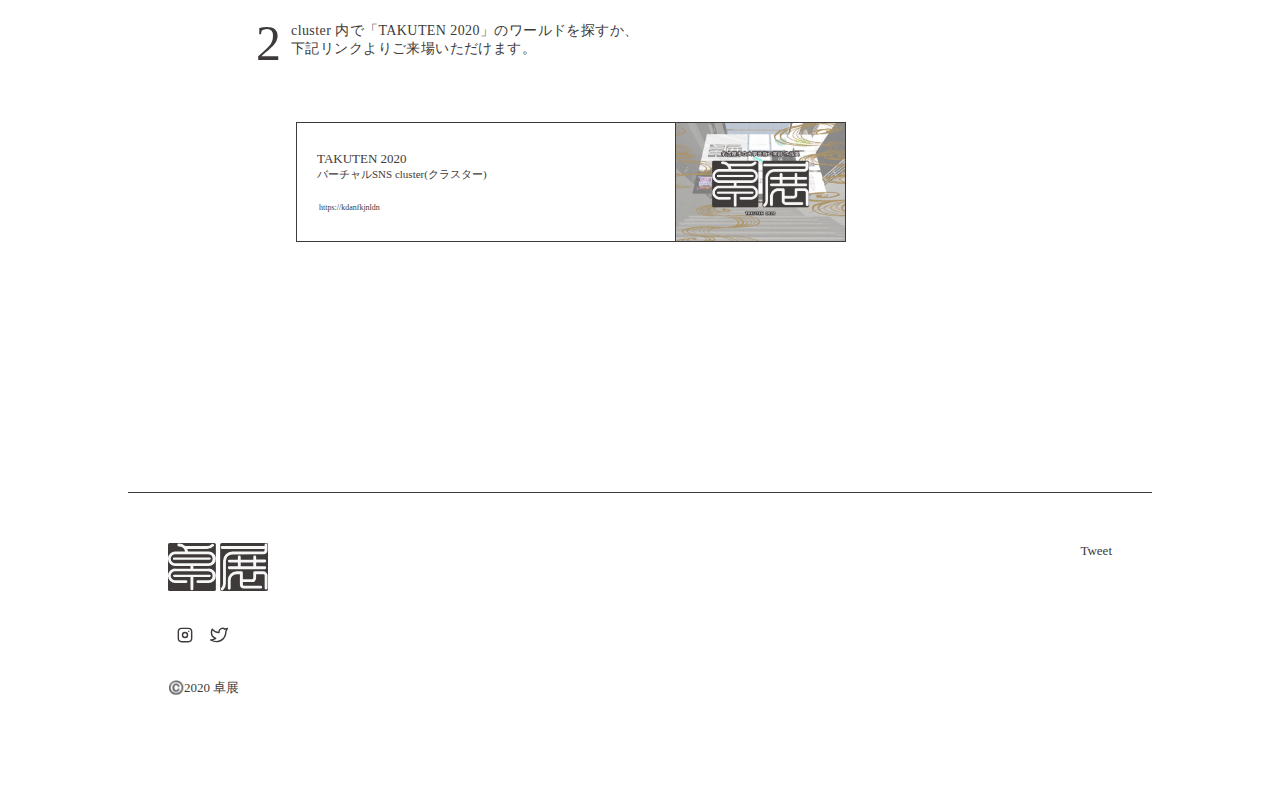
==== commit e484a790: "8/12-cluster-img-add" ====
--- a/cluster.html
+++ b/cluster.html
@@ -22,7 +22,6 @@
       href="./css/mobile_css.css"
     />
     <script src="https://ajax.googleapis.com/ajax/libs/jquery/3.4.1/jquery.min.js"></script>
-    <script src="./rellax-master/rellax.min.js"></script>
     <script
       async
       src="https://platform.twitter.com/widgets.js"
@@ -145,7 +144,7 @@
       </ul>
     </div>
     <div class="cluster-main-visual-wrap">
-      <img src="images/gray.png" alt="" />
+      <img src="images/cluster-top.jpg" alt="クラスターメインビジュアル" />
     </div>
     <section class="exhibition-cluster">
       <div class="section-heading">
@@ -182,10 +181,10 @@
           <table class="download-imgs">
             <tr>
               <td class="devise-img">
-                <img src="images/iphone.svg" alt="" />
+                <img src="images/iphone.svg" alt="iPhone画像" />
               </td>
               <td class="devise-img">
-                <img src="images/pc.svg" alt="" />
+                <img src="images/pc.svg" alt="PC画像" />
               </td>
             </tr>
             <tr>
@@ -223,7 +222,7 @@
           </table>
           <div class="mobile-download-imgs">
             <div class="mobile-devise-img">
-              <img src="images/iphone.svg" alt="" />
+              <img src="images/iphone.svg" alt="iPhone画像" />
               <p>mobile</p>
             </div>
             <div class="mobile-download-button">
@@ -260,7 +259,7 @@
               <p>https://kdanfkjnldn</p>
             </div>
             <div class="cluster-link-img-wrap">
-              <img src="images/gray.png" alt="" />
+              <img src="images/cluster-samune.png" alt="クラスターサムネ" />
             </div>
           </a>
         </li>
--- a/css/style.css
+++ b/css/style.css
@@ -36,7 +36,7 @@
   display: flex;
   align-items: center;
   position: absolute;
-  z-index: 3;
+  z-index: 5;
   animation: header-first-animation 5s ease-in alternate forwards;
 }
 
@@ -118,12 +118,21 @@
 }
 
 .main-caption {
-  width: 20%;
-  margin: 15%;
-  font-size: 12px;
-  /* letter-spacing: 0.05em; */
+  width: 50%;
+}
+
+.pc-main-caption {
+  margin: auto;
+  margin-top: 40%;
+  -ms-writing-mode: tb-rl;
+  writing-mode: vertical-rl;
+  font-size: 13px;
+  letter-spacing: 0.05em;
   line-height: 2.5vw;
-  margin: auto;
+}
+
+.mobile-main-caption {
+  display: none;
 }
 
 .mainribbon-img-wrap {
@@ -165,7 +174,7 @@
   bottom: 3.3vw;
   left: 1.2vw;
   width: 20%;
-  z-index: 2;
+  z-index: 3;
   animation: main-logo-animation 6s ease-in alternate forwards;
 }
 
@@ -214,7 +223,7 @@
   top: 0;
   left: 8px;
   width: 95%;
-  opacity: 0;
+  opacity: 1;
   z-index: 0;
   animation: main-nami-animation 4s ease-in alternate forwards;
 }
@@ -270,7 +279,7 @@
   width: 97%;
   height: 98.5%;
   z-index: 3;
-  visibility: hidden;
+  /* visibility: hidden; */
 }
 
 .main-visual-svg svg {
@@ -279,22 +288,22 @@
 }
 
 .st0 {
+  stroke: #ab9166;
+  stroke-width: 1px;
+  stroke-dasharray: 5000;
+  stroke-dashoffset: 5000;
+  fill: none;
+  animation: main-animation 4s ease-in alternate forwards;
+}
+
+/* .st1 {
   stroke: #ab9166;
   fill: none;
   stroke-width: 0.5;
   stroke-dasharray: 5000;
   stroke-dashoffset: 500;
   animation: main-animation 4s ease-in alternate forwards;
-}
-
-.st1 {
-  stroke: #ab9166;
-  fill: none;
-  stroke-width: 0.5;
-  stroke-dasharray: 5000;
-  stroke-dashoffset: 500;
-  animation: main-animation 4s ease-in alternate forwards;
-}
+} */
 
 @keyframes main-animation {
   0% {
@@ -313,6 +322,78 @@
   100% {
     stroke-dashoffset: 0;
     opacity: 0;
+  }
+}
+
+@-moz-keyframes main-animation {
+  0% {
+    stroke-dashoffset: 5000;
+    fill: none;
+    visibility: visible;
+  }
+  80% {
+    fill: transparent;
+    opacity: 1;
+  }
+  90% {
+    fill: transparent;
+    opacity: 1;
+  }
+  100% {
+    stroke-dashoffset: 0;
+    opacity: 0;
+  }
+}
+@-webkit-keyframes main-animation {
+  0% {
+    stroke-dashoffset: 5000;
+    fill: none;
+    visibility: visible;
+  }
+  80% {
+    fill: transparent;
+    opacity: 1;
+  }
+  90% {
+    fill: transparent;
+    opacity: 1;
+  }
+  100% {
+    stroke-dashoffset: 0;
+    opacity: 0;
+  }
+}
+@-o-keyframes main-animation {
+  0% {
+    stroke-dashoffset: 5000;
+    fill: none;
+    visibility: visible;
+  }
+  80% {
+    fill: transparent;
+    opacity: 1;
+  }
+  90% {
+    fill: transparent;
+    opacity: 1;
+  }
+  100% {
+    stroke-dashoffset: 0;
+    opacity: 0;
+  }
+}
+@-ms-keyframes main-animation {
+  0% {
+    stroke-dashoffset: 3000;
+    fill: none;
+    visibility: visible;
+  }
+  70% {
+    fill: transparent;
+  }
+  100% {
+    stroke-dashoffset: 0;
+    fill: #655554;
   }
 }
 
@@ -415,6 +496,7 @@
 .movie iframe {
   width: 45vw;
   height: 27vw;
+  z-index: 1;
 }
 
 .info-contents li {
@@ -432,6 +514,10 @@
   margin-right: 30px;
 }
 
+.info-contents a {
+  text-decoration: underline;
+}
+
 .sns {
   display: flex;
 }
@@ -485,7 +571,8 @@
   display: flex;
   flex-direction: column;
   align-items: center;
-  justify-content: center;
+  justify-content: space-between;
+  padding: 10%;
   transition: all 0.3s;
 }
 .venue h3 {
@@ -495,8 +582,8 @@
 
 .venue-img-wrap {
   height: 40%;
-  margin: 25px 0 15px 0;
   position: relative;
+  transition: all 0.3s;
 }
 
 .venue-img-wrap img {
@@ -519,6 +606,30 @@
 .venue-hover a:hover .venue-img-cover-wrap {
   opacity: 1;
 }
+.venue-hover a:hover .venue-img-wrap {
+  animation: bounce-animation 0.5s;
+}
+@keyframes bounce-animation {
+  0% {
+    transform: translateY(0);
+  }
+  30% {
+    transform: translateY(-10px);
+  }
+  60% {
+    transform: translateY(0);
+  }
+  80% {
+    transform: translateY(-3px);
+  }
+  100% {
+    transform: translateY(0);
+  }
+}
+
+.venu a:hover {
+  border-color: #98d1ec;
+}
 
 .venue-go {
   display: flex;
@@ -546,14 +657,20 @@
 
 .taku-list li {
   margin: 0 50px 80px 0;
-  width: 200px;
-  height: 190px;
+  width: 17vw;
+  min-width: 200px;
+  height: 16vw;
+  min-height: 190px;
   position: relative;
+}
+.taku-caption {
+  width: 100%;
+  height: 100%;
 }
 
 .taku-logo-wrap {
   width: 90%;
-  height: 145px;
+  height: 80%;
   margin: auto;
 }
 
@@ -577,9 +694,11 @@
   height: 100%;
   width: 100%;
   padding: 40px 30px;
+  display: flex;
+  flex-direction: column;
+  justify-content: space-between;
   font-size: 10px;
   transition: all 0.3s;
-  transform: scale(0.9);
 }
 
 .shirayuri {
@@ -608,7 +727,7 @@
 }
 
 .taku-hover-caption h3 {
-  font-size: 14px;
+  font-size: 15px;
   font-weight: 300;
   letter-spacing: 0.05em;
   line-height: 15px;
@@ -639,6 +758,11 @@
 .banner-wrap {
   margin-top: 30px;
   width: 70%;
+  transition: all 0.3s;
+}
+
+.banner-wrap:hover {
+  opacity: 0.7;
 }
 
 .banner-wrap img {
@@ -667,37 +791,6 @@
   position: absolute;
   top: 50px;
   right: 40px;
-}
-
-/* リボン */
-
-.backribbon-img-wrap {
-  position: absolute;
-  width: 100vw;
-}
-
-.backribbon-img-wrap img {
-  width: 100%;
-}
-
-.r-1 {
-  top: calc(100vh + 320px);
-}
-
-.r-2 {
-  top: calc(100vh + 1050px);
-}
-
-.r-3 {
-  top: calc(100vh + 1100px);
-}
-
-.r-4 {
-  top: calc(100vh + 2850px);
-}
-
-.r-5 {
-  top: calc(100vh + 4100px);
 }
 
 /*modal*/
@@ -836,3 +929,10 @@
     line-height: 12px;
   }
 }
+
+#canvas-container {
+  width: 100vw;
+  height: 100vh;
+  position: fixed;
+  z-index: -1;
+}
--- a/css/cluster.css
+++ b/css/cluster.css
@@ -10,7 +10,9 @@
   width: 75vw;
   height: 42vw;
   margin: auto;
-  margin-top: 50px;
+  position: relative;
+  top: 100px;
+  margin-bottom: 100px;
 }
 
 .cluster-main-visual-wrap img {
@@ -115,7 +117,8 @@
 
 .cluster-link-box {
   border: solid 1px #3e3a39;
-  width: 550px;
+  width: 60vw;
+  max-width: 550px;
   height: 120px;
   margin: 50px 40px;
   display: flex;
@@ -148,6 +151,7 @@
 .cluster-link-img-wrap {
   width: 170px;
   height: 100%;
+  overflow: hidden;
   border-left: solid 1px #3e3a39;
 }
 
@@ -155,6 +159,11 @@
   width: 100%;
   height: 100%;
   object-fit: cover;
+  transition: all 0.3s;
+}
+
+.cluster-link-box:hover .cluster-link-img-wrap img {
+  transform: scale(1.1);
 }
 
 /*QA*/
@@ -162,6 +171,9 @@
 .zoomQA-mainvisual-wrap {
   width: 70%;
   margin: auto;
+  position: relative;
+  top: 100px;
+  margin-bottom: 100px;
 }
 
 .zoomQA-mainvisual-wrap img {
--- a/css/mobile_css.css
+++ b/css/mobile_css.css
@@ -1,7 +1,13 @@
-@media screen and (min-height: 800px) {
+/* @media screen and (min-height: 800px) {
   body {
-    /* margin-top: 50px; */
-  }
+    margin-top: 50px;
+  }
+} */
+body {
+  margin: 0;
+  padding: 0;
+  position: absolute;
+  top: 0;
 }
 
 header {
@@ -41,7 +47,7 @@
 .menu-button {
   opacity: 0;
   position: fixed;
-  top: 80vh;
+  top: 75vh;
   right: -22px;
   z-index: 5;
   border: solid 1px #3e3a39;
@@ -95,13 +101,14 @@
   height: auto;
 }
 
-.mainribbon-img-wrap {
+.pc-main-caption {
   display: none;
 }
 
-.main-caption {
+.mobile-main-caption {
+  display: block;
   position: absolute;
-  top: calc(100vh - 260px);
+  top: calc(100vh - 270px);
   width: 60%;
   font-size: 11px;
   line-height: 6vw;
@@ -118,6 +125,7 @@
 
 .main-visual-back-wrap {
   width: 100%;
+  height: 100%;
   position: absolute;
   top: 0;
   left: 0;
@@ -226,27 +234,27 @@
   transform: scale(0.8);
 }
 
-.backribbon-img-wrap {
-  display: none;
-}
-
 /*iphone7,8等*/
-
-@media screen and (max-height: 670px) {
+/* 
+@media screen and (max-height: 160vw) {
+  .main-visual-green-wrap {
+    width: 100%;
+    height: 100%;
+  }
   .main-visual-green-wrap img {
     width: 100%;
     height: 100%;
     object-fit: contain;
     object-position: 0 0;
   }
-}
+} */
 @media screen and (max-height: 640px) {
   .main-visual-svg {
     left: -12%;
   }
 }
 
-@media screen and (max-height: 760px) {
+@media screen and (max-height: 670px) {
   .main-visual-img {
     width: 90%;
     /* height: 125vw; */
@@ -254,14 +262,24 @@
     margin: 0;
     margin-left: 10%;
   }
-  .main-visual-back-wrap {
+
+  .main-visual-logo-wrap {
+    width: 17vw;
+    left: 3%;
+    bottom: 2%;
+  }
+
+  .main-visual-back-wrap img {
     width: 100%;
     height: 100%;
-    position: absolute;
-    top: 0;
-    left: 0;
-  }
-  .main-visual-back-wrap img {
+    object-fit: contain;
+    object-position: 0 0;
+  }
+  .main-visual-green-wrap {
+    width: 100%;
+    height: 100%;
+  }
+  .main-visual-green-wrap img {
     width: 100%;
     height: 100%;
     object-fit: contain;
@@ -280,6 +298,7 @@
       opacity: 1;
       left: 0;
       width: 98%;
+      height: 100%;
       z-index: 2;
     }
   }
@@ -289,7 +308,7 @@
 
 section {
   width: 75%;
-  margin-bottom: 80px;
+  margin-bottom: 100px;
 }
 
 .section-heading {
@@ -360,6 +379,7 @@
 .venue a {
   width: 100%;
   height: 180px;
+  padding: 5%;
 }
 
 .venue h3 {
@@ -377,7 +397,9 @@
 
 .taku-list li {
   width: 120px;
+  min-width: 120px;
   height: 150px;
+  min-height: 150px;
   margin: 0 0 20px;
 }
 
@@ -391,6 +413,10 @@
 }
 
 .taku-hover-caption {
+  display: none;
+}
+
+.photo-blank {
   display: none;
 }
 
@@ -420,6 +446,7 @@
   top: 80px;
   width: 75vw;
   height: 43vw;
+  margin-top: 0;
 }
 
 .exhibition-cluster {
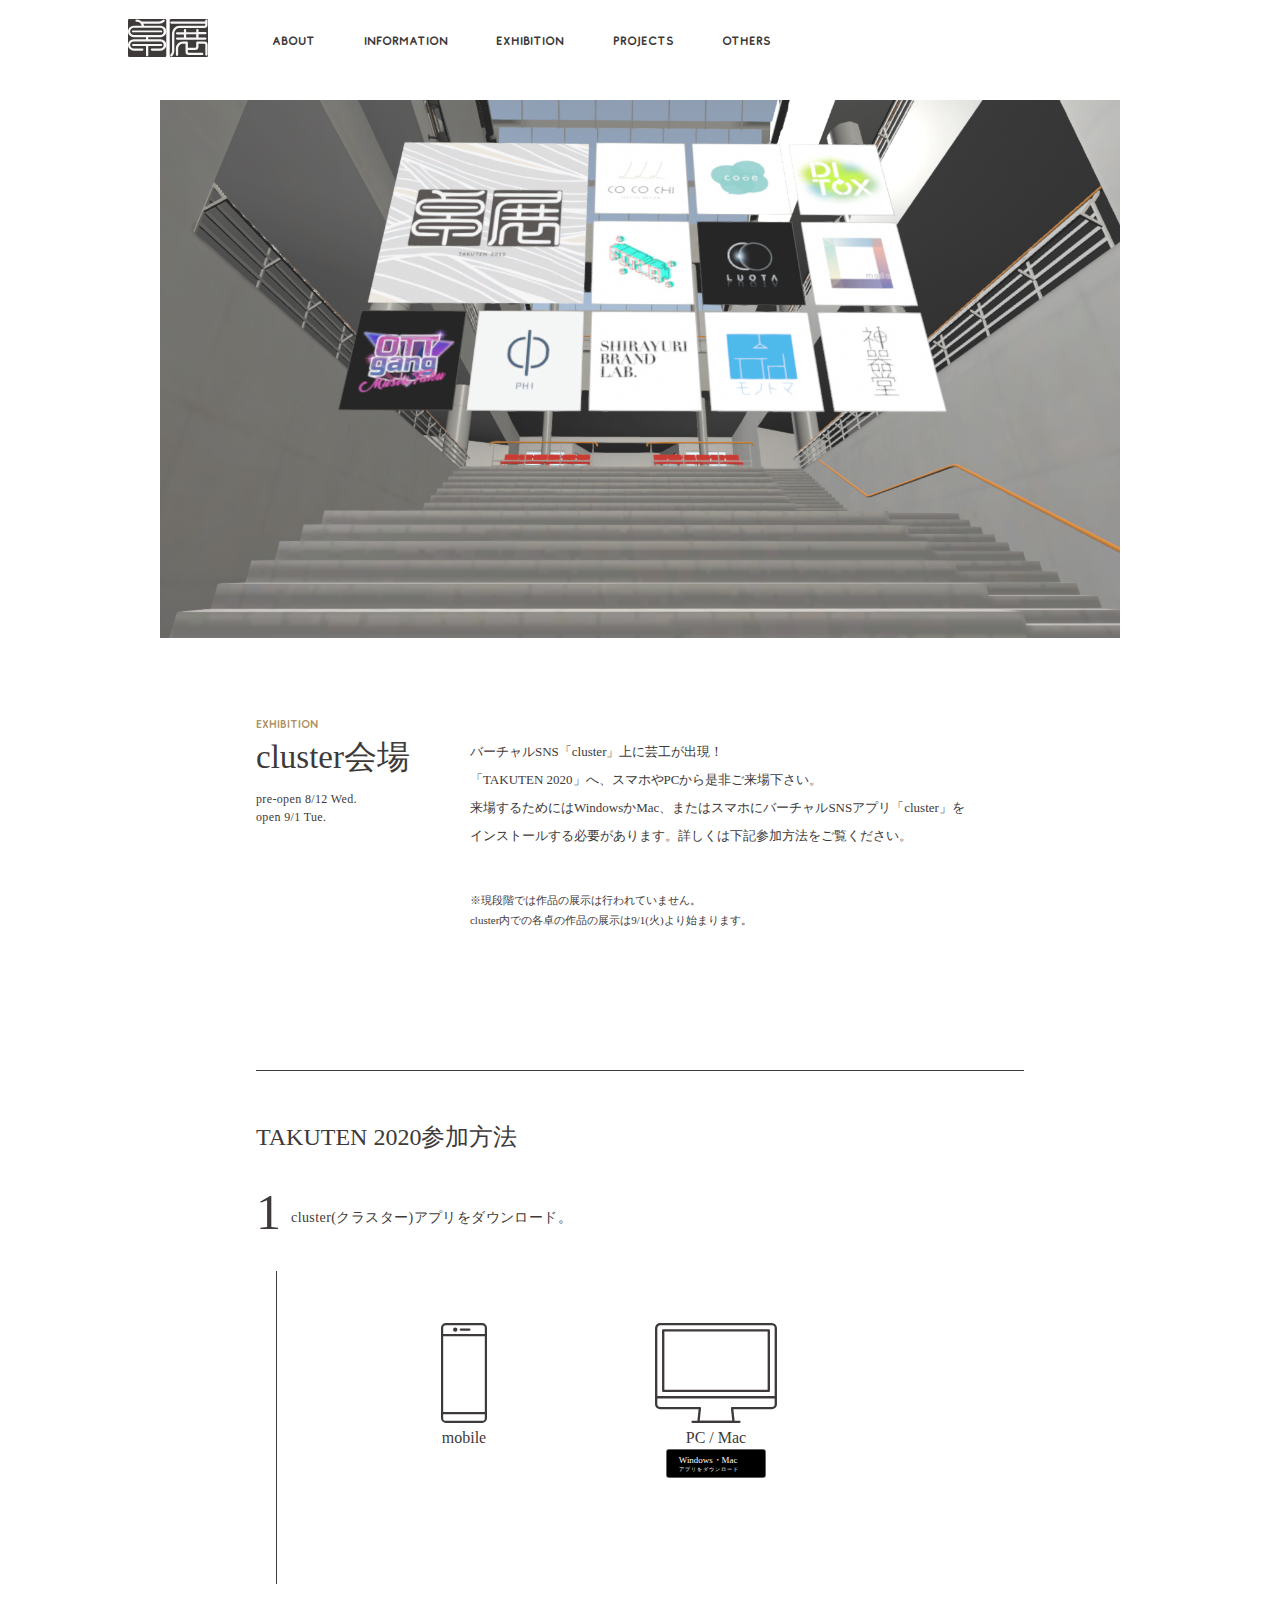
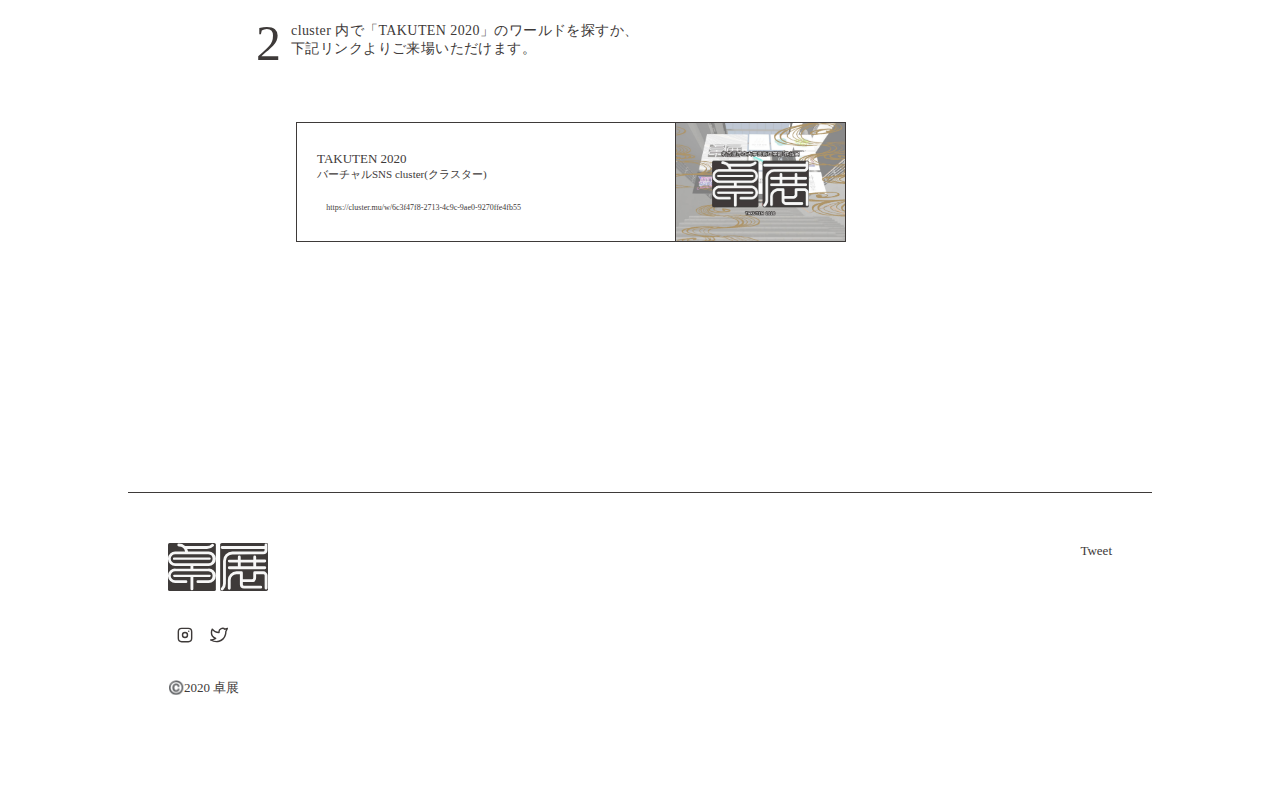
==== commit e8e73b5c: "8/17-pre-ok" ====
--- a/cluster.html
+++ b/cluster.html
@@ -80,20 +80,20 @@
     </div>
     <div class="menu-open">
       <ul class="menu-open-nav-list">
-        <li class="index-menu">
-          <a href="#about">ABOUT</a>
-        </li>
-        <li class="index-menu">
-          <a href="#information">INFORMATION</a>
-        </li>
-        <li class="index-menu">
-          <a href="#exhibition">EXHIBITION</a>
-        </li>
-        <li class="index-menu">
-          <a href="#projects">PROJECTS</a>
-        </li>
-        <li class="index-menu">
-          <a href="#others">OTHERS</a>
+        <li>
+          <a href="index.html#jump-about">ABOUT</a>
+        </li>
+        <li>
+          <a href="index.html#jump-information">INFORMATION</a>
+        </li>
+        <li>
+          <a href="index.html#jump-exhibition">EXHIBITION</a>
+        </li>
+        <li>
+          <a href="index.html#jump-projects">PROJECTS</a>
+        </li>
+        <li>
+          <a href="index.html#jump-others">OTHERS</a>
         </li>
         <li>
           <div class="menu-sns">
@@ -157,7 +157,7 @@
       </div>
       <div class="cluster-caption">
         <p>
-          バーチャルSNS「clucter」上に芸工が出現！ <br />
+          バーチャルSNS「cluster」上に芸工が出現！ <br />
           「TAKUTEN 2020」へ、スマホやPCから是非ご来場下さい。 <br />
           来場するためにはWindowsかMac、またはスマホにバーチャルSNSアプリ「cluster」を
           <br />
@@ -252,14 +252,17 @@
               下記リンクよりご来場いただけます。
             </p>
           </div>
-          <a href="" class="cluster-link-box">
+          <a
+            href="https://cluster.mu/w/6c3f47f8-2713-4c9c-9ae0-9270ffe4fb55"
+            class="cluster-link-box"
+          >
             <div class="link-title">
               <h3>TAKUTEN 2020</h3>
               <h4>バーチャルSNS cluster(クラスター)</h4>
-              <p>https://kdanfkjnldn</p>
+              <p>https://cluster.mu/w/6c3f47f8-2713-4c9c-9ae0-9270ffe4fb55</p>
             </div>
             <div class="cluster-link-img-wrap">
-              <img src="images/cluster-samune.png" alt="クラスターサムネ" />
+              <img src="images/cluster-samune.jpg" alt="クラスターサムネ" />
             </div>
           </a>
         </li>
--- a/css/style.css
+++ b/css/style.css
@@ -19,6 +19,13 @@
 body {
   font-family: "shippori";
   color: #3e3a39;
+}
+
+body.fixed {
+  position: fixed;
+  width: 100%;
+  height: 100%;
+  left: 0;
 }
 
 ul {
@@ -278,7 +285,7 @@
   left: 8px;
   width: 97%;
   height: 98.5%;
-  z-index: 3;
+  z-index: 2;
   /* visibility: hidden; */
 }
 
@@ -721,13 +728,10 @@
   font-weight: 100;
   letter-spacing: 0.02em;
   margin: 0;
-  transform: scale(0.8);
-  position: relative;
-  left: -13px;
 }
 
 .taku-hover-caption h3 {
-  font-size: 15px;
+  font-size: 17px;
   font-weight: 300;
   letter-spacing: 0.05em;
   line-height: 15px;
--- a/css/mobile_css.css
+++ b/css/mobile_css.css
@@ -545,7 +545,7 @@
 /*modal*/
 
 .modal-content {
-  margin: 30% 10%;
+  margin: 20% 10% 30%;
   padding: 20px;
 }
 
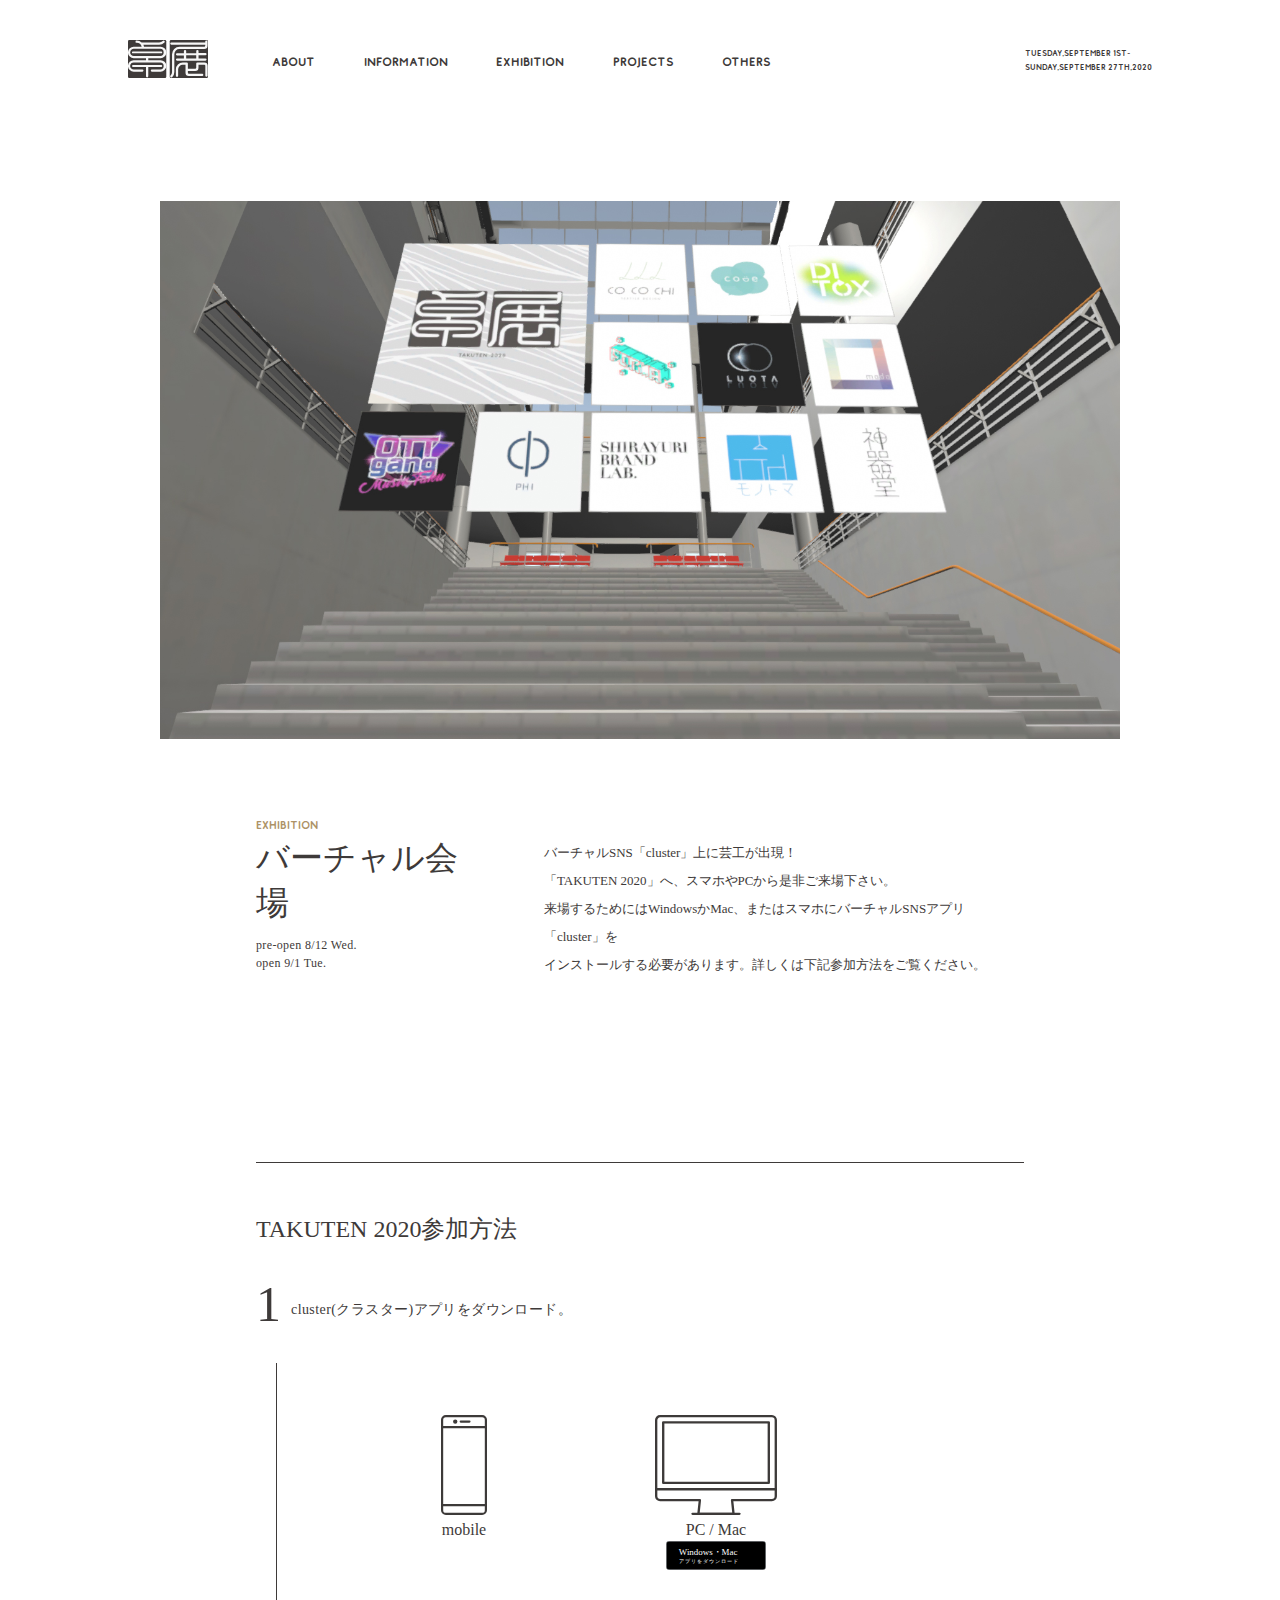
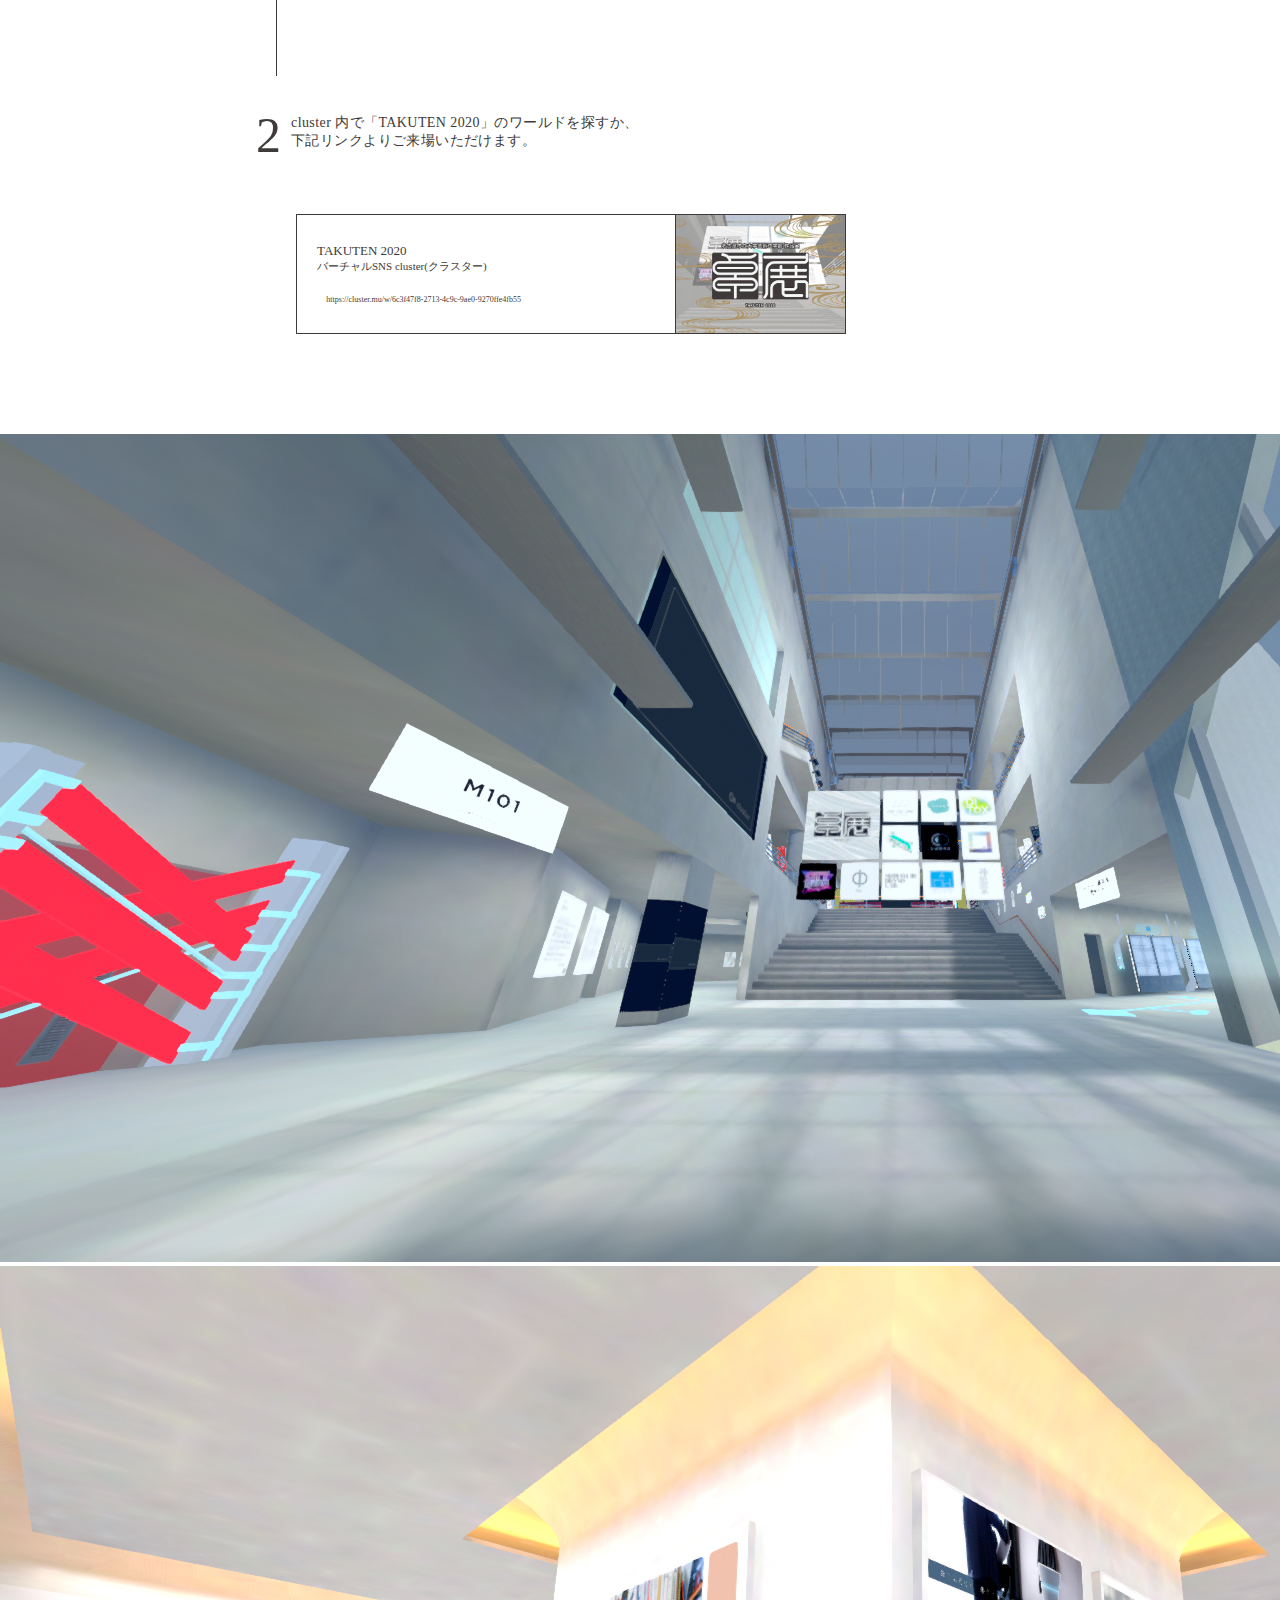
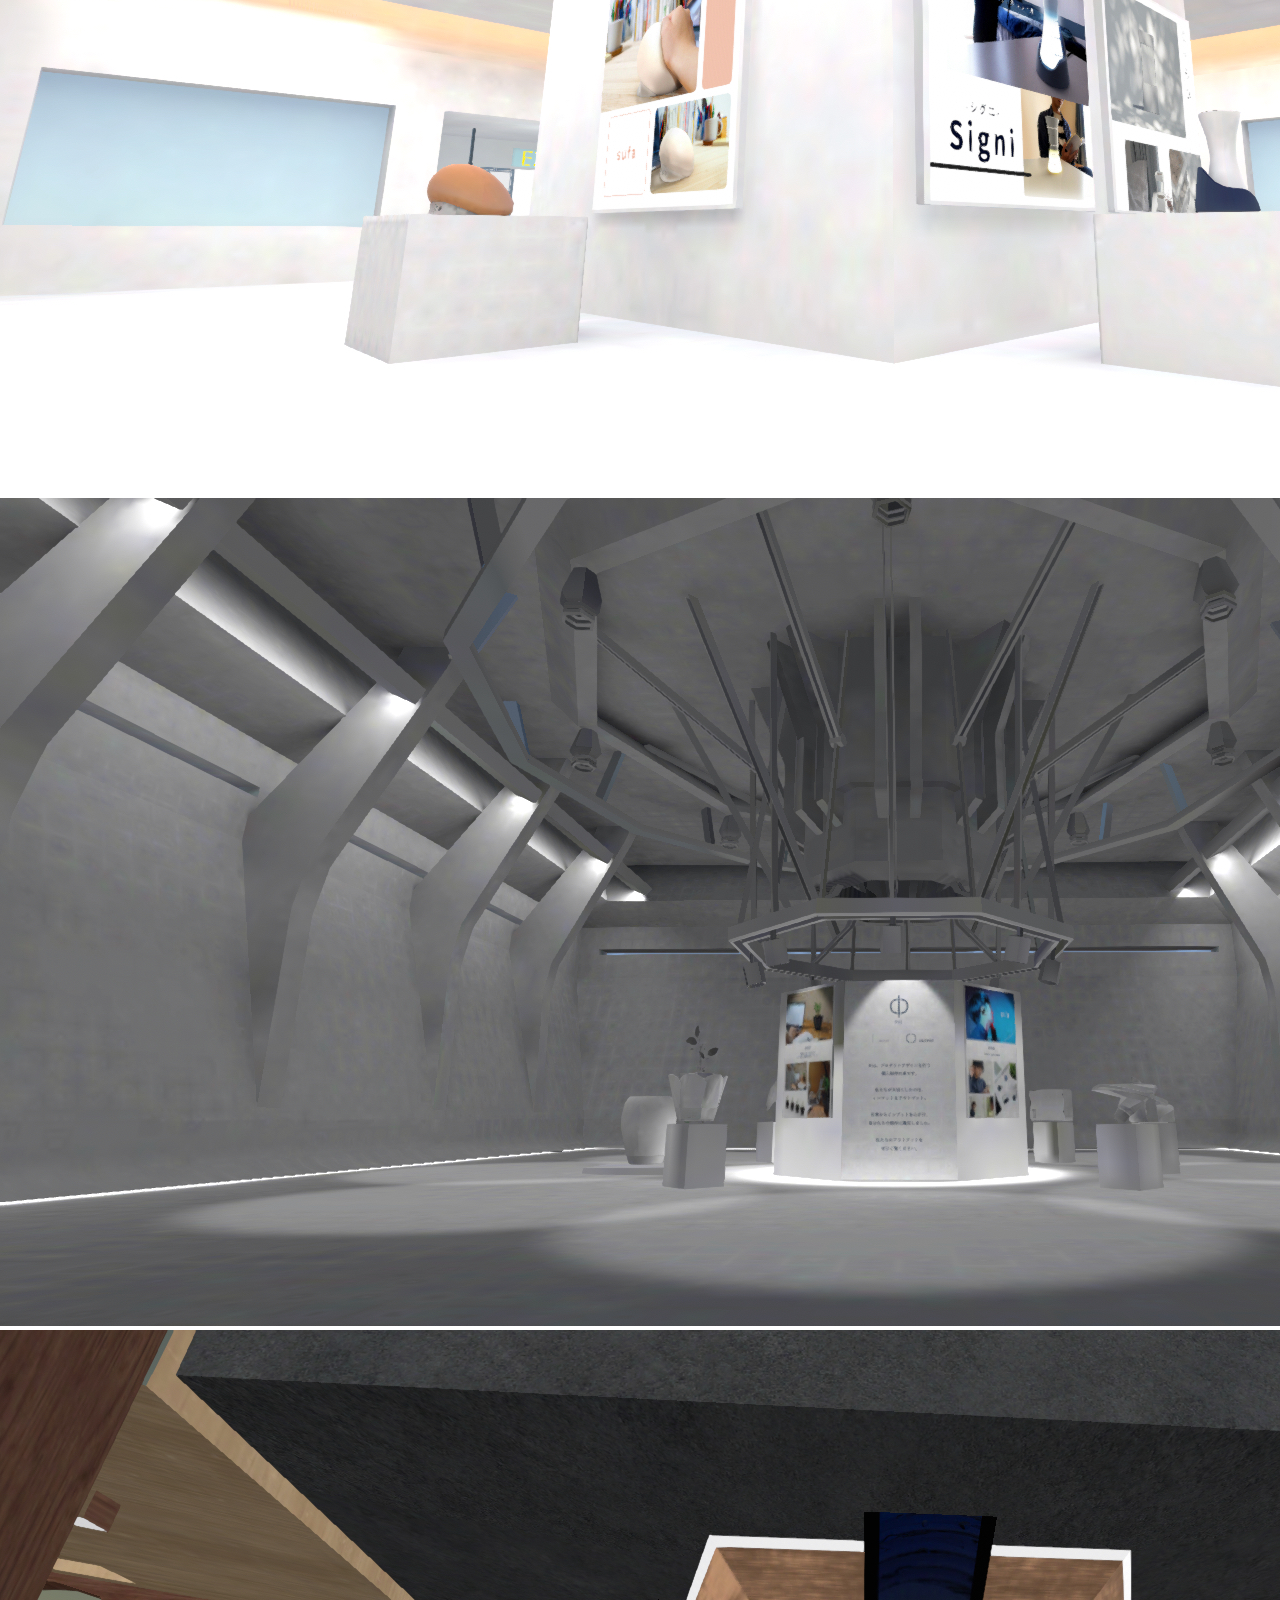
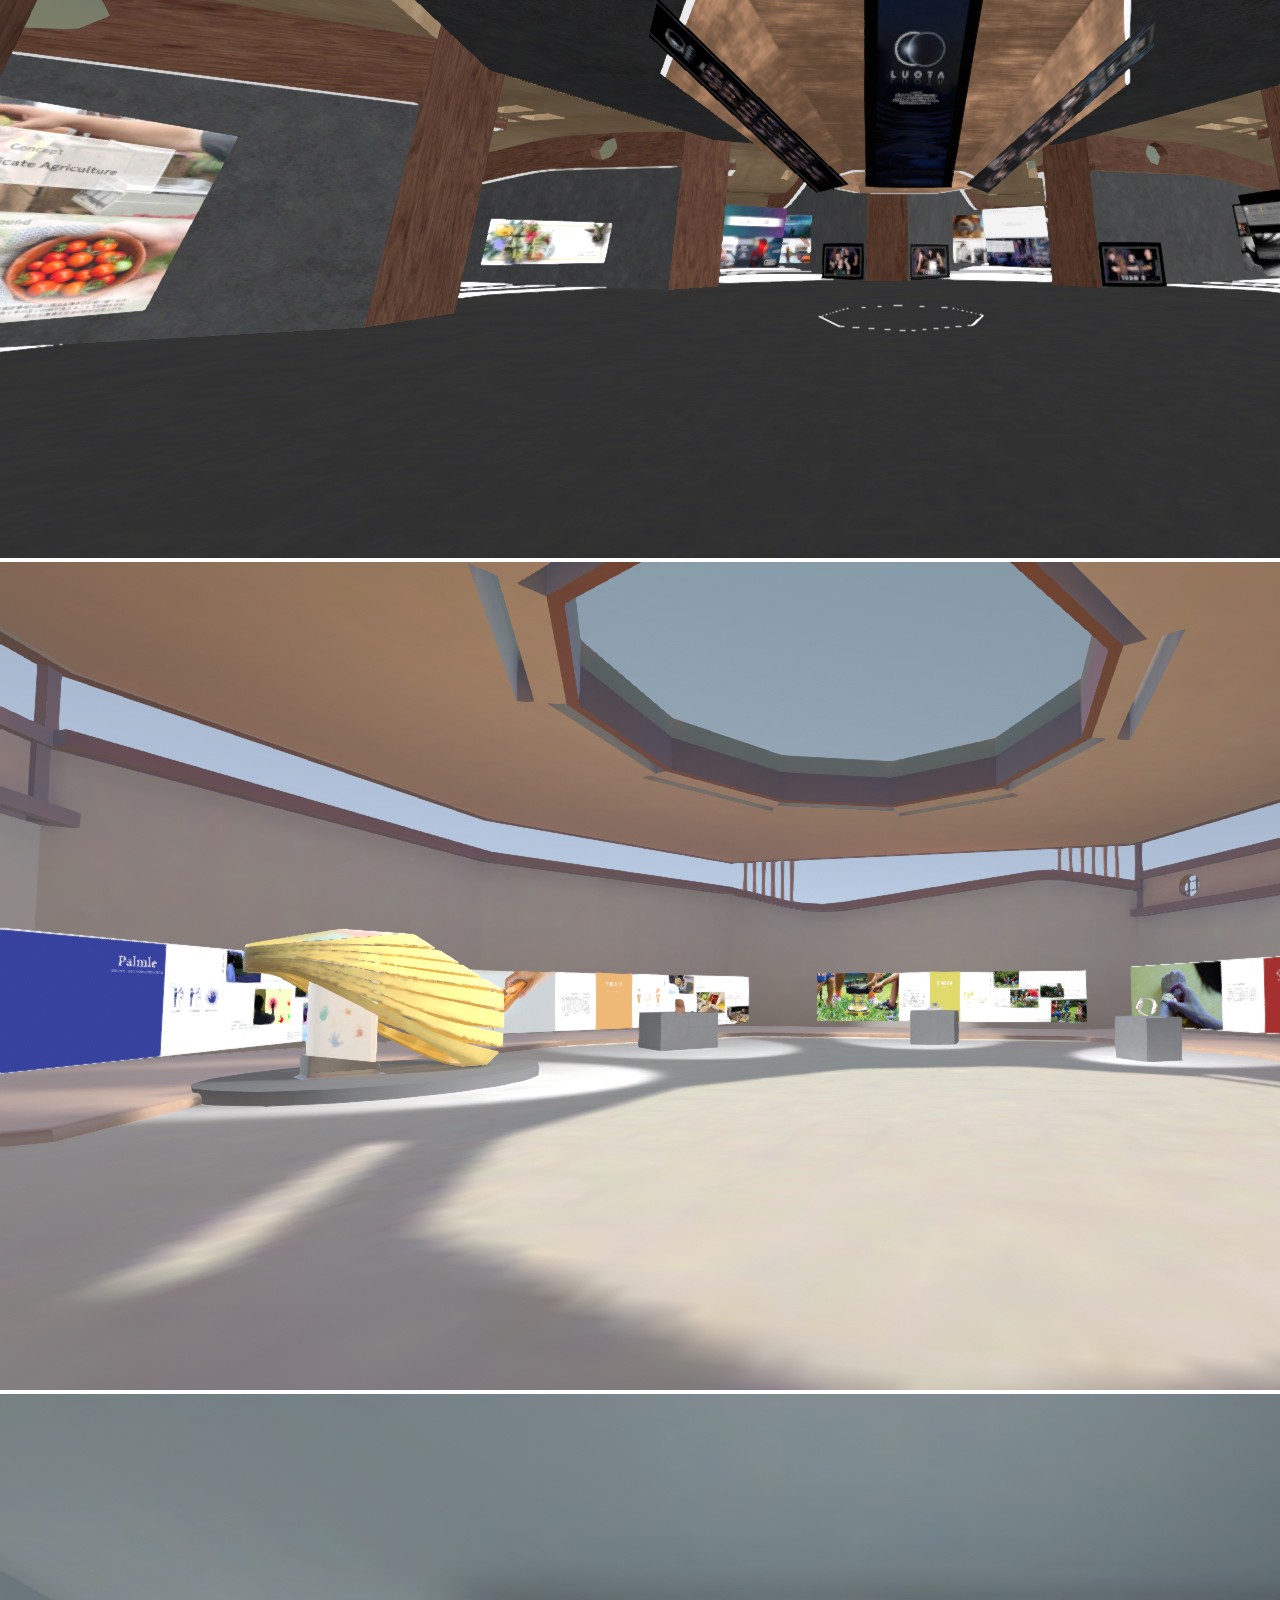
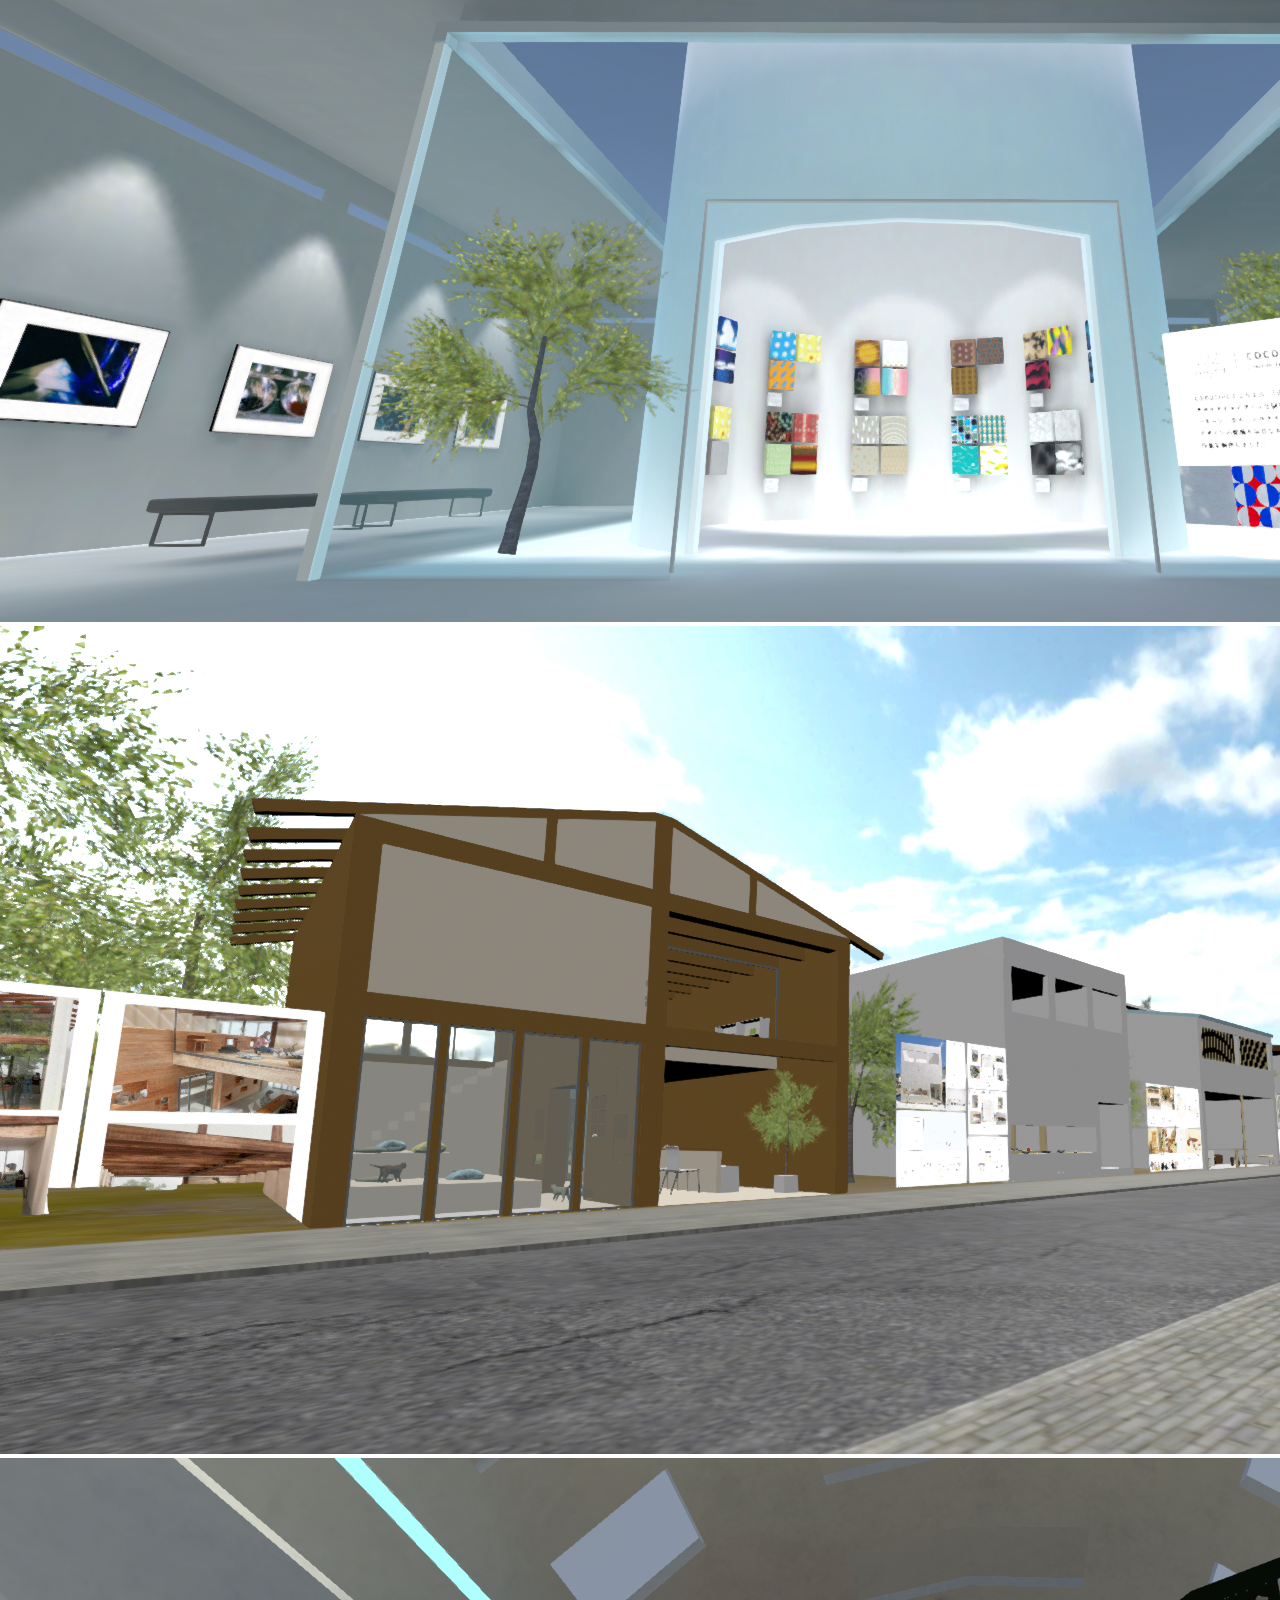
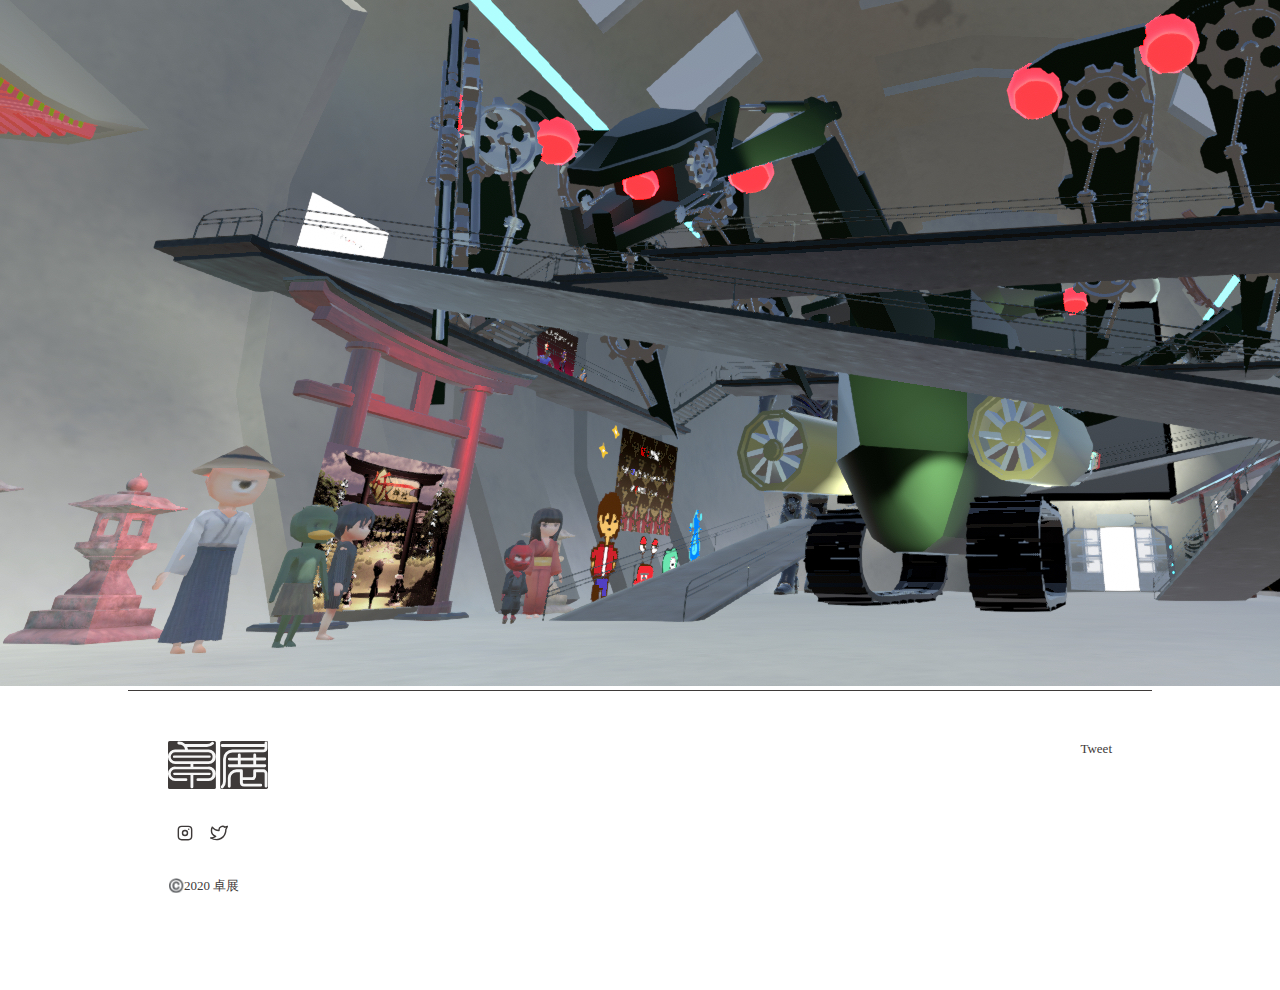
==== commit a9c10f38: "完成" ====
--- a/cluster.html
+++ b/cluster.html
@@ -1,35 +1,6 @@
 <!DOCTYPE html>
 <html>
   <head>
-    <!-- 文字コード設定 -->
-    <meta charset="UTF-8" />
-
-    <!-- いろんなデバイス幅で表示崩れが起きないようにするやつ -->
-    <meta name="viewport" content="width=device-width, initial-scale=1" />
-
-    <!-- ページタイトル -->
-    <title>卓展2020</title>
-
-    <!-- ページ情報 -->
-    <meta name="description" content="卓展2020のWEBサイト" />
-
-    <!-- css読み込み -->
-    <link rel="stylesheet" href="./css/style.css" />
-    <link rel="stylesheet" href="./css/cluster.css" />
-    <link
-      rel="stylesheet"
-      media="(max-width: 480px)"
-      href="./css/mobile_css.css"
-    />
-    <script src="https://ajax.googleapis.com/ajax/libs/jquery/3.4.1/jquery.min.js"></script>
-    <script
-      async
-      src="https://platform.twitter.com/widgets.js"
-      charset="utf-8"
-    ></script>
-  </head>
-
-  <body>
     <!-- Global site tag (gtag.js) - Google Analytics -->
     <script
       async
@@ -44,7 +15,48 @@
 
       gtag("config", "UA-174896040-1");
     </script>
-
+    <!-- 文字コード設定 -->
+    <meta charset="UTF-8" />
+
+    <!-- いろんなデバイス幅で表示崩れが起きないようにするやつ -->
+    <meta name="viewport" content="width=device-width, initial-scale=1" />
+
+    <!-- ページタイトル -->
+    <title>卓展2020 クラスター会場</title>
+
+    <!-- ページ情報 -->
+    <meta name="description" content="卓展2020　cluster展示会場の詳細" />
+    <meta name="keywords" content="卓展,卓展2020,cluster" />
+    <link rel="icon" type="image/x-icon" href="./images/favicon.ico" />
+    <link
+      rel="apple-touch-icon"
+      sizes="180x180"
+      href="./images/apple-touch-icon-180x180.png"
+    />
+    　
+
+    <!-- css読み込み -->
+    <link
+      rel="stylesheet"
+      href="https://cdn.jsdelivr.net/bxslider/4.2.12/jquery.bxslider.css"
+    />
+    <link rel="stylesheet" href="./css/style.css" />
+    <link rel="stylesheet" href="./css/cluster.css" />
+    <link
+      rel="stylesheet"
+      media="(max-width: 480px)"
+      href="./css/mobile_css.css"
+    />
+    <script src="https://ajax.googleapis.com/ajax/libs/jquery/3.4.1/jquery.min.js"></script>
+    <script src="https://cdn.jsdelivr.net/bxslider/4.2.12/jquery.bxslider.min.js"></script>
+    <script
+      async
+      src="https://platform.twitter.com/widgets.js"
+      charset="utf-8"
+    ></script>
+  </head>
+
+  <body>
     <header>
       <a href="index.html">
         <div class="logo-img-wrap">
@@ -75,9 +87,7 @@
         </p>
       </div>
     </header>
-    <div class="menu-button" id="menu">
-      menu
-    </div>
+    <div class="menu-button" id="menu">menu</div>
     <div class="menu-open">
       <ul class="menu-open-nav-list">
         <li>
@@ -149,7 +159,7 @@
     <section class="exhibition-cluster">
       <div class="section-heading">
         <h5>EXHIBITION</h5>
-        <h2>cluster会場</h2>
+        <h2>バーチャル会場</h2>
         <p>
           pre-open 8/12 Wed. <br />
           open 9/1 Tue.
@@ -164,10 +174,10 @@
           インストールする必要があります。詳しくは下記参加方法をご覧ください。
           <br />
         </p>
-        <div class="cluster-atention">
+        <!-- <div class="cluster-atention">
           ※現段階では作品の展示は行われていません。 <br />
           cluster内での各卓の作品の展示は9/1(火)より始まります。
-        </div>
+        </div> -->
       </div>
     </section>
     <section class="cluster-join">
@@ -194,25 +204,29 @@
             <tr>
               <td>
                 <div class="iphone-download">
-                  <a href="https://apps.apple.com/app/id1490075175?mt=8&l=ja">
+                  <a
+                    target="_blank"
+                    href="https://apps.apple.com/app/id1490075175?mt=8&l=ja"
+                  >
                     <img
                       src="https://linkmaker.itunes.apple.com/ja-jp/badge-lrg.svg?releaseDate=2016-06-01&kind=iossoftware&bubble=ios_apps"
                       alt=""
                     />
                   </a>
                   <a
+                    target="_blank"
                     href="https://play.google.com/store/apps/details?id=mu.cluster.app"
                   >
                     <img
                       src="https://play.google.com/intl/en_us/badges/images/generic/ja_badge_web_generic.png"
                       alt=""
-                      style="width: 115px;"
+                      style="width: 115px"
                     />
                   </a>
                 </div>
               </td>
               <td>
-                <a href="https://cluster.mu/downloads">
+                <a target="_blank" href="https://cluster.mu/downloads">
                   <div class="download-button">
                     <img src="images/pc-downloads.svg" alt="" />
                   </div>
@@ -226,19 +240,23 @@
               <p>mobile</p>
             </div>
             <div class="mobile-download-button">
-              <a href="https://apps.apple.com/app/id1490075175?mt=8&l=ja">
+              <a
+                target="_blank"
+                href="https://apps.apple.com/app/id1490075175?mt=8&l=ja"
+              >
                 <img
                   src="https://linkmaker.itunes.apple.com/ja-jp/badge-lrg.svg?releaseDate=2016-06-01&kind=iossoftware&bubble=ios_apps"
                   alt=""
                 />
               </a>
               <a
+                target="_blank"
                 href="https://play.google.com/store/apps/details?id=mu.cluster.app"
               >
                 <img
                   src="https://play.google.com/intl/en_us/badges/images/generic/ja_badge_web_generic.png"
                   alt=""
-                  style="width: 115px; position: relative; left: -6px;"
+                  style="width: 115px; position: relative; left: -6px"
                 />
               </a>
             </div>
@@ -253,6 +271,7 @@
             </p>
           </div>
           <a
+            target="_blank"
             href="https://cluster.mu/w/6c3f47f8-2713-4c9c-9ae0-9270ffe4fb55"
             class="cluster-link-box"
           >
@@ -268,6 +287,18 @@
         </li>
       </ul>
     </section>
+
+    <div class="cluster-img-slider">
+      <img src="images/cluster1.jpg" alt="クラスター展示画像" />
+      <img src="images/cluster2.jpg" alt="クラスター展示画像" />
+      <img src="images/cluster3.jpg" alt="クラスター展示画像" />
+      <img src="images/cluster4.jpg" alt="クラスター展示画像" />
+      <img src="images/cluster5.jpg" alt="クラスター展示画像" />
+      <img src="images/cluster6.jpg" alt="クラスター展示画像" />
+      <img src="images/cluster7.jpg" alt="クラスター展示画像" />
+      <img src="images/cluster8.jpg" alt="クラスター展示画像" />
+    </div>
+
     <footer>
       <div class="footer-logo-img-wrap">
         <img src="images/main-logo.svg" alt="卓展ロゴ" />
--- a/css/style.css
+++ b/css/style.css
@@ -43,7 +43,7 @@
   display: flex;
   align-items: center;
   position: absolute;
-  z-index: 5;
+  z-index: 10;
   animation: header-first-animation 5s ease-in alternate forwards;
 }
 
@@ -181,7 +181,7 @@
   bottom: 3.3vw;
   left: 1.2vw;
   width: 20%;
-  z-index: 3;
+  z-index: 7;
   animation: main-logo-animation 6s ease-in alternate forwards;
 }
 
@@ -245,11 +245,11 @@
   }
   90% {
     opacity: 0;
-    z-index: 2;
-  }
-  100% {
-    opacity: 1;
-    z-index: 2;
+    z-index: 6;
+  }
+  100% {
+    opacity: 1;
+    z-index: 6;
   }
 }
 
@@ -260,7 +260,7 @@
   width: 100vw;
   height: 100vh;
   background-color: #f0ede5;
-  z-index: 1;
+  z-index: 5;
   animation: blank-animation 5s ease-in alternate forwards;
   visibility: hidden;
 }
@@ -285,7 +285,7 @@
   left: 8px;
   width: 97%;
   height: 98.5%;
-  z-index: 2;
+  z-index: 6;
   /* visibility: hidden; */
 }
 
@@ -461,6 +461,52 @@
   }
 }
 
+/*podcast*/
+.podcast-icon {
+  position: fixed;
+  top: 80vh;
+  right: 5vw;
+  width: 110px;
+  z-index: 8;
+  animation: podcast-animation 5.5s ease;
+}
+
+@keyframes podcast-animation {
+  0%,
+  90% {
+    opacity: 0;
+  }
+  100% {
+    opacity: 1;
+  }
+}
+
+@keyframes podcast-moji-animation {
+  0%,
+  90% {
+    transform: rotate(-90deg);
+    opacity: 0;
+  }
+  100% {
+    transform: rotate(0deg);
+    opacity: 1;
+  }
+}
+
+.podcast-icon img {
+  position: absolute;
+  top: 0;
+  width: 100%;
+}
+
+.podcast-moji {
+  left: 2%;
+  animation-delay: 5s;
+  animation: podcast-moji-animation 5.5s ease;
+}
+
+/*section*/
+
 section {
   width: 60vw;
   margin: auto;
@@ -660,6 +706,12 @@
   flex-wrap: wrap;
   justify-content: space-between;
   width: calc(60vw + 50px);
+}
+
+.taku-list::after {
+  content: "";
+  display: block;
+  width: 30%;
 }
 
 .taku-list li {
@@ -753,6 +805,10 @@
 
 .taku-caption:hover .taku-hover-caption {
   opacity: 1;
+}
+
+.others .section-heading {
+  margin-bottom: 20px;
 }
 
 .others-contents p {
@@ -827,10 +883,13 @@
 }
 
 .modal-left-fixed {
-  position: fixed;
+  /* position: fixed;
   top: 250px;
-  left: 20%;
-  width: 22%;
+  left: 20%; */
+  position: absolute;
+  top: 20%;
+  left: 15%;
+  width: 25%;
   font-size: 12px;
   letter-spacing: 0.05em;
   line-height: 24px;
@@ -845,10 +904,13 @@
 
 .modal-logo-wrap {
   width: 70%;
+  height: 12vw;
 }
 
 .modal-logo-wrap img {
   width: 100%;
+  height: 100%;
+  object-fit: contain;
 }
 /* .modal-taku-caption {
   margin-left: 37%;
@@ -885,6 +947,74 @@
   margin-left: 5%;
 }
 
+/*link-block*/
+
+.link-block-wrap {
+  width: 80%;
+  height: 50px;
+  margin-top: 30px;
+  border: solid 1px #3e3a39;
+  display: flex;
+  justify-content: center;
+  position: relative;
+}
+
+.link-block {
+  display: flex;
+  align-items: center;
+  font-size: 12px;
+  letter-spacing: 0.05em;
+  transition: all 0.1s;
+  z-index: 2;
+}
+
+.black-box {
+  background-color: #3e3a39;
+  width: 0;
+  height: 100%;
+  position: absolute;
+  top: 0;
+  left: 0;
+  transition: all 0.3s;
+}
+
+.link-block-wrap:hover .link-block {
+  color: white;
+}
+
+.link-block-wrap:hover .black-box {
+  width: 100%;
+}
+
+.right {
+  width: 5px;
+  position: relative;
+  left: 35px;
+}
+
+.right-white-cover {
+  position: absolute;
+  top: 10px;
+  left: 0;
+  opacity: 0;
+  transition: all 0.3s;
+}
+
+.link-block-wrap:hover .right-white-cover {
+  opacity: 1;
+}
+
+.right img {
+  width: 100%;
+}
+
+.go-site-attention {
+  font-size: 10px;
+  margin-bottom: 20px;
+}
+
+/*modal-photo*/
+
 .modal-photo-list {
   margin-top: 80px;
   display: flex;
--- a/css/cluster.css
+++ b/css/cluster.css
@@ -1,3 +1,8 @@
+@font-face {
+  font-family: "comodo";
+  src: url(../font/Comodo\ Regular.otf); /*Regularの前にスペース必要*/
+  font-weight: 400;
+}
 header {
   position: static;
 }
@@ -166,6 +171,29 @@
   transform: scale(1.1);
 }
 
+.cluster-join {
+  margin-bottom: 100px;
+}
+
+.bx-wrapper {
+  width: 60vw;
+  margin: 0 auto 130px;
+  box-shadow: none;
+}
+
+.bx-wrapper .bx-pager.bx-default-pager a {
+  width: 7px;
+  height: 7px;
+  background: white;
+  border: solid 1px #3e3a39;
+}
+
+.bx-wrapper .bx-pager.bx-default-pager a:hover,
+.bx-wrapper .bx-pager.bx-default-pager a.active,
+.bx-wrapper .bx-pager.bx-default-pager a:focus {
+  background: #3e3a39;
+}
+
 /*QA*/
 
 .zoomQA-mainvisual-wrap {
@@ -197,62 +225,65 @@
   line-height: 28px;
 }
 
-.QA-caption a {
+.QA-caption .link-block-wrap {
   width: 250px;
-  height: 50px;
-  margin-top: 50px;
-  border: solid 1px #3e3a39;
-  display: flex;
-  justify-content: center;
-  margin-bottom: 80px;
-  position: relative;
-}
-
-.link-block {
-  display: flex;
-  align-items: center;
-  font-size: 12px;
-  letter-spacing: 0.05em;
-  transition: all 0.1s;
-  z-index: 2;
-}
-
-.black-box {
-  background-color: #3e3a39;
-  width: 0;
-  height: 100%;
-  position: absolute;
-  top: 0;
-  left: 0;
-  transition: all 0.3s;
-}
-
-.QA-caption a:hover .link-block {
-  color: white;
-}
-
-.QA-caption a:hover .black-box {
-  width: 100%;
-}
-
-.right {
-  width: 5px;
-  position: relative;
-  left: 35px;
-}
-
-.right-white-cover {
-  position: absolute;
-  top: 10px;
-  left: 0;
-  opacity: 0;
-  transition: all 0.3s;
-}
-
-.QA-caption a:hover .right-white-cover {
-  opacity: 1;
-}
-
-.right img {
-  width: 100%;
-}
+  margin: 50px 0 80px;
+}
+
+/* web */
+
+.web-mainvisual-wrap {
+  width: 70%;
+  margin: auto;
+  position: relative;
+  top: 100px;
+  margin-bottom: 100px;
+}
+
+.web-mainvisual-wrap img {
+  width: 100%;
+}
+
+.exhibition-web {
+  width: 70vw;
+  display: flex;
+  margin-bottom: 50px;
+  border-bottom: solid 1px #3e3a39;
+}
+
+.web-caption {
+  margin-top: 100px;
+  margin-left: 60px;
+  font-size: 13px;
+  line-height: 28px;
+}
+
+.site-list {
+  display: flex;
+  flex-wrap: wrap;
+  justify-content: space-between;
+  width: 70vw;
+  margin: 0 auto 80px;
+}
+
+.site-list li {
+  width: 18%;
+  margin: 30px 6%;
+}
+
+.site-list::after {
+  content: "";
+  display: block;
+  width: 30%;
+}
+.site-list img {
+  width: 100%;
+  height: 12vw;
+  object-fit: contain;
+  margin-bottom: 10px;
+}
+
+.site-list p {
+  font-family: "comodo";
+  font-size: 13px;
+}
--- a/css/mobile_css.css
+++ b/css/mobile_css.css
@@ -304,6 +304,19 @@
   }
 }
 
+.podcast-icon {
+  top: 87vh;
+  right: 3vw;
+  width: 80px;
+}
+
+_::-webkit-full-page-media,
+_:future,
+:root .podcast-icon {
+  top: 63vh;
+  right: 1vw;
+}
+
 /*section*/
 
 section {
@@ -380,6 +393,7 @@
   width: 100%;
   height: 180px;
   padding: 5%;
+  margin-bottom: 40px;
 }
 
 .venue h3 {
@@ -420,6 +434,10 @@
   display: none;
 }
 
+.others .section-heading {
+  margin-top: 70px;
+}
+
 .banner-wrap {
   width: 100%;
   margin-top: 20px;
@@ -524,6 +542,13 @@
   width: 35%;
 }
 
+.bx-wrapper {
+  width: 75%;
+}
+
+.bx-wrapper .bx-controls-direction a {
+  transform: scale(0.6);
+}
 /*QA*/
 
 .zoomQA-mainvisual-wrap {
@@ -540,6 +565,37 @@
 .QA-caption {
   margin: 0;
   width: 100%;
+}
+
+/* web */
+
+.web-mainvisual-wrap {
+  position: relative;
+  top: 80px;
+}
+
+.exhibition-web {
+  margin-top: 130px;
+  display: block;
+  padding-bottom: 40px;
+}
+
+.web-caption {
+  margin: 0;
+  width: 100%;
+}
+
+.site-list li {
+  width: 120px;
+  margin: 10px 0 10px;
+}
+.site-list img {
+  height: auto;
+}
+
+.site-list p {
+  font-size: 10px;
+  margin: 10px 0;
 }
 
 /*modal*/
@@ -589,6 +645,13 @@
   margin-left: 15px;
 }
 
+.modal-left-fixed .link-block-wrap {
+  margin: 30px auto 10px;
+}
+.go-site-attention {
+  text-align: center;
+}
+
 .modal-photo-list {
   margin-top: 30px;
   display: block;
